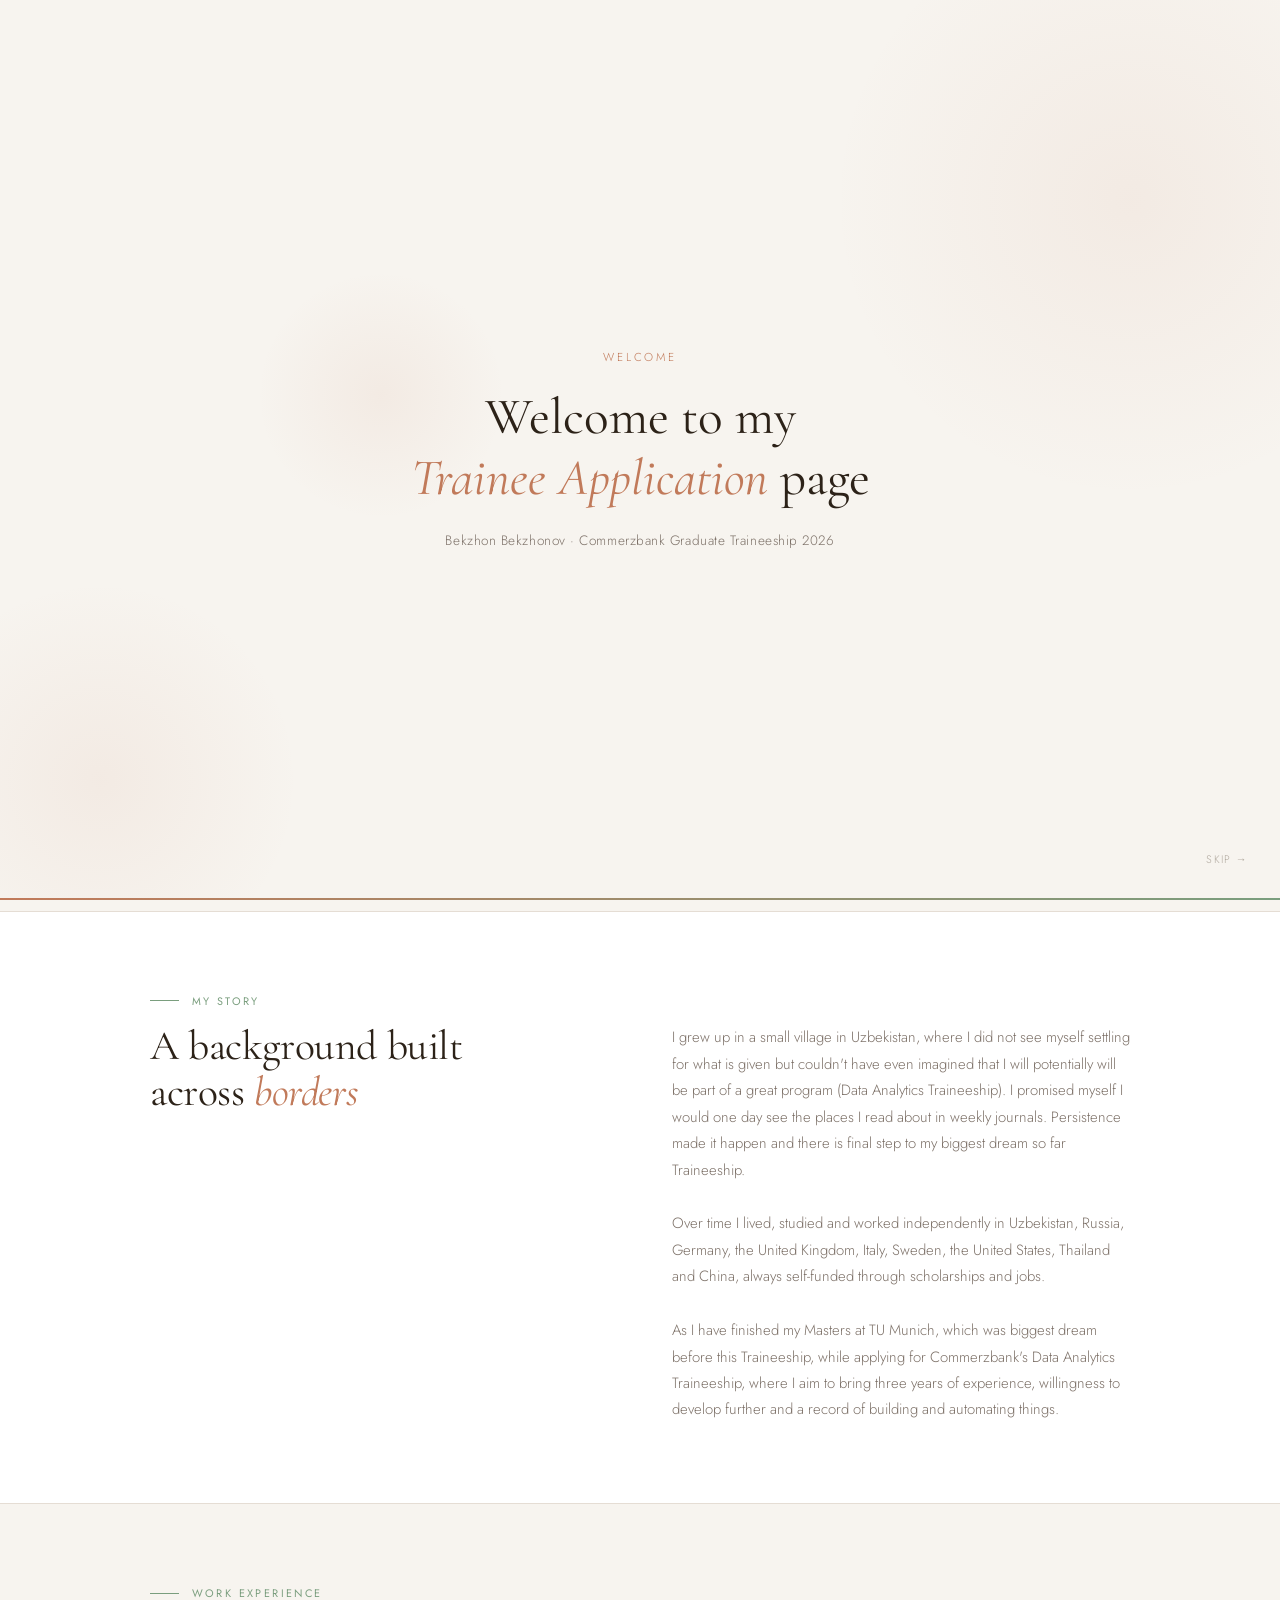
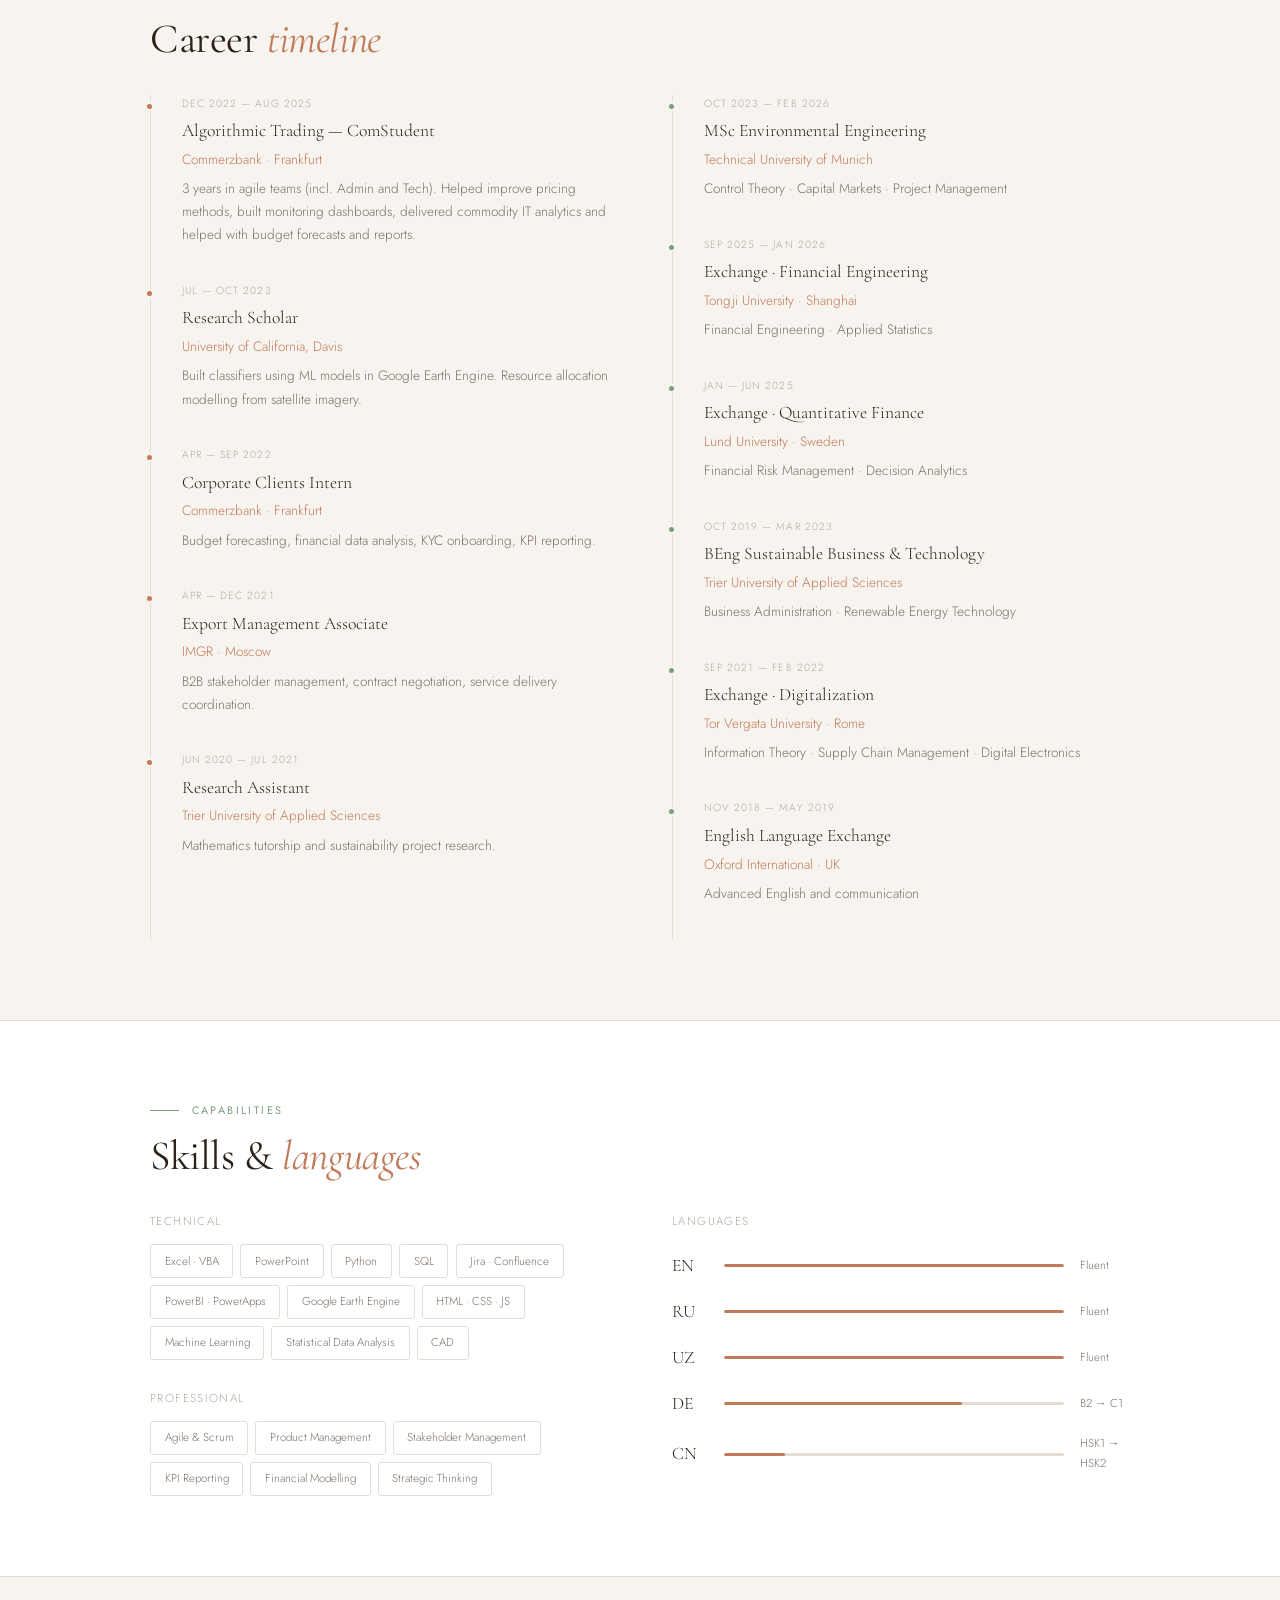
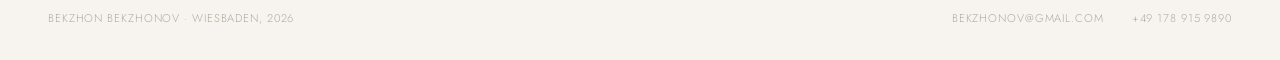
==== index.html @ 3ae9463e "Update text for Trainee Application and Data Enthusiast" ====
<!DOCTYPE html>
<html lang="en">
<head>
  <meta charset="UTF-8" />
  <meta name="viewport" content="width=device-width, initial-scale=1.0" />
  <title>Bekzhon Bekzhonov</title>
  <link rel="stylesheet" href="style.css" />
</head>
<body>
<!-- ═══ SPLASH SCREEN ═══ -->
<div id="splash" style="position:fixed;inset:0;z-index:9999;background:#F7F4EF;display:flex;flex-direction:column;align-items:center;justify-content:center;overflow:hidden;">

  <!-- animated background circles (always present) -->
  <div style="position:absolute;inset:0;overflow:hidden;pointer-events:none;">
    <div class="sp-circle" style="width:600px;height:600px;top:-100px;right:-150px;animation-delay:0s;"></div>
    <div class="sp-circle" style="width:400px;height:400px;bottom:-80px;left:-100px;animation-delay:0.4s;"></div>
    <div class="sp-circle" style="width:250px;height:250px;top:30%;left:20%;animation-delay:0.8s;"></div>
  </div>

  <!-- STAGE 1: Welcome -->
  <div id="sp-stage1" style="display:flex;flex-direction:column;align-items:center;text-align:center;padding:2rem;opacity:0;transition:opacity 0.7s ease;">
    <div style="font-family:'Jost',sans-serif;font-size:0.72rem;letter-spacing:0.25em;text-transform:uppercase;color:#C17A5A;margin-bottom:1.2rem;">Welcome</div>
    <div style="font-family:'Cormorant Garamond',serif;font-size:clamp(1.8rem,5vw,3.2rem);font-weight:400;color:#2C2218;line-height:1.2;max-width:600px;">Welcome to my<br><em style="color:#C17A5A;">Trainee Application</em> page</div>
    <div style="font-family:'Jost',sans-serif;font-size:0.85rem;color:#7D7168;margin-top:1.2rem;letter-spacing:0.04em;">Bekzhon Bekzhonov · Commerzbank Graduate Traineeship 2026</div>
  </div>

  <!-- STAGE 2: Kittens -->
  <div id="sp-stage2" style="display:none;flex-direction:column;align-items:center;text-align:center;padding:2rem;opacity:0;transition:opacity 0.7s ease;">
    <div style="font-family:'Cormorant Garamond',serif;font-size:clamp(1.2rem,3vw,1.8rem);font-weight:400;color:#2C2218;margin-bottom:1.2rem;">To warm your heart before review <br><em style="color:#C17A5A;">here are some kittens</em></div>
    <img src="images/kittens.jpg" alt="Kittens" style="max-height:42vh;max-width:90vw;object-fit:contain;border-radius:12px;box-shadow:0 8px 32px rgba(44,34,24,0.15);">
  </div>

  <!-- STAGE 3: Keanu -->
  <div id="sp-stage3" style="display:none;flex-direction:column;align-items:center;text-align:center;padding:2rem;opacity:0;transition:opacity 0.7s ease;">
    <div style="font-family:'Cormorant Garamond',serif;font-size:clamp(1.2rem,3vw,1.8rem);font-weight:400;color:#2C2218;margin-bottom:1.2rem;">In case you are allergic to cats <br><em style="color:#C17A5A;">here is Keanu</em></div>
    <img src="images/keanu.jpg" alt="Keanu Reeves" style="max-height:42vh;max-width:90vw;object-fit:contain;border-radius:12px;box-shadow:0 8px 32px rgba(44,34,24,0.15);">
  </div>

  <!-- STAGE 4: Name animation (your existing splash) -->
  <div id="sp-stage4" style="display:none;flex-direction:column;align-items:center;text-align:center;padding:2rem;opacity:0;transition:opacity 0.7s ease;width:100%;">
    <div id="sp-counter" style="font-family:'Jost',sans-serif;font-size:0.68rem;letter-spacing:0.25em;text-transform:uppercase;color:#C17A5A;margin-bottom:2.5rem;"></div>
    <div id="sp-name" style="font-family:'Cormorant Garamond',serif;font-size:clamp(2.4rem,7vw,5rem);font-weight:400;color:#2C2218;letter-spacing:-0.01em;line-height:1;text-align:center;overflow:hidden;"></div>
    <div style="width:0;height:1px;background:#C17A5A;margin-top:1.2rem;transition:width 0.8s ease;max-width:400px;" id="sp-line"></div>
    <div id="sp-tags" style="display:flex;gap:1.5rem;margin-top:1.5rem;flex-wrap:wrap;justify-content:center;"></div>
  </div>

  <!-- skip -->
  <div id="sp-skip" style="position:absolute;bottom:2rem;right:2rem;font-family:'Jost',sans-serif;font-size:0.68rem;letter-spacing:0.12em;text-transform:uppercase;color:#B0A89E;cursor:pointer;opacity:0;transition:opacity 0.4s;" onclick="dismissSplash()">Skip →</div>

  <!-- bottom bar -->
  <div style="position:absolute;bottom:0;left:0;right:0;height:2px;background:#E5DDD4;">
    <div id="sp-bar" style="height:100%;width:0%;background:linear-gradient(90deg,#C17A5A,#7A9E7E);transition:width 9s linear;"></div>
  </div>

</div>

<style>
.sp-circle {
  position:absolute;border-radius:50%;
  background:radial-gradient(circle,rgba(193,122,90,0.08) 0%,transparent 70%);
  opacity:0;transform:scale(0.6);
  transition:opacity 1.2s ease,transform 1.2s ease;
}
.sp-circle.show { opacity:1; transform:scale(1); }
@keyframes spFloat {
  0%,100%{transform:translateY(0) scale(1);}
  50%{transform:translateY(-18px) scale(1.03);}
}
</style>

<script>
(function(){

  var splash = document.getElementById('splash');
  var done   = false;

  window.dismissSplash = function(){
    if(done) return;
    done = true;
    splash.style.transition = 'opacity 0.7s ease';
    splash.style.opacity = '0';
    setTimeout(function(){ splash.style.display='none'; }, 700);
  };

  function showStage(id, callback, duration){
    var el = document.getElementById(id);
    el.style.display = 'flex';
    setTimeout(function(){ el.style.opacity = '1'; }, 30);
    setTimeout(function(){
      el.style.opacity = '0';
      setTimeout(function(){
        el.style.display = 'none';
        if(callback) callback();
      }, 700);
    }, duration);
  }

  // background circles
  setTimeout(function(){
    document.querySelectorAll('.sp-circle').forEach(function(c){ c.classList.add('show'); });
  }, 50);

  // show skip after 2s
  setTimeout(function(){
    document.getElementById('sp-skip').style.opacity = '1';
  }, 2000);

  // start progress bar (covers full duration ~9s)
  setTimeout(function(){ document.getElementById('sp-bar').style.width = '100%'; }, 100);

  // STAGE 1 — Welcome (2.2s)
  setTimeout(function(){
    showStage('sp-stage1', function(){

      // STAGE 2 — Kittens (2.5s)
      showStage('sp-stage2', function(){

        // STAGE 3 — Keanu (2.5s)
        showStage('sp-stage3', function(){

          // STAGE 4 — Name animation
          var stage4  = document.getElementById('sp-stage4');
          var nameEl  = document.getElementById('sp-name');
          var line    = document.getElementById('sp-line');
          var tagsEl  = document.getElementById('sp-tags');
          var counter = document.getElementById('sp-counter');

          stage4.style.display = 'flex';
          setTimeout(function(){ stage4.style.opacity = '1'; counter.style.opacity = '1'; }, 30);

          var name     = "Bekzhon Bekzhonov";
          var tagwords = ["Technologist","Analyst","Enthusiast"];

          name.split('').forEach(function(ch){
            var s = document.createElement('span');
            s.textContent = ch === ' ' ? '\u00A0' : ch;
            s.style.cssText = 'opacity:0;transform:translateY(22px) rotateX(40deg);display:inline-block;transition:opacity 0.4s ease,transform 0.4s ease;';
            nameEl.appendChild(s);
          });

          var spans = nameEl.querySelectorAll('span');
          spans.forEach(function(s,i){
            setTimeout(function(){
              s.style.opacity='1';
              s.style.transform='translateY(0) rotateX(0)';
            }, 300 + i*55);
          });

          setTimeout(function(){ line.style.width='320px'; }, 300 + spans.length*55 + 100);

          tagwords.forEach(function(word,i){
            var span = document.createElement('span');
            span.textContent = word;
            span.style.cssText = 'font-family:"Jost",sans-serif;font-size:0.72rem;letter-spacing:0.16em;text-transform:uppercase;color:#7A9E7E;opacity:0;transform:translateY(8px);transition:opacity 0.4s ease,transform 0.4s ease;';
            if(i < tagwords.length-1){
              var sep = document.createElement('span');
              sep.textContent = '·';
              sep.style.cssText = 'color:#B0A89E;opacity:0;transition:opacity 0.4s ease;font-family:"Jost",sans-serif;';
              tagsEl.appendChild(span);
              tagsEl.appendChild(sep);
              setTimeout(function(){ sep.style.opacity='1'; }, 300+spans.length*55+300+i*120+60);
            } else {
              tagsEl.appendChild(span);
            }
            setTimeout(function(){
              span.style.opacity='1';
              span.style.transform='translateY(0)';
            }, 300+spans.length*55+300+i*120);
          });

          setTimeout(function(){
            nameEl.style.animation='spFloat 4s ease-in-out infinite';
          }, 300+spans.length*55+800);

          // dismiss after name animation settles
          setTimeout(dismissSplash, 300+spans.length*55+2800);

        }, 3500); // keanu duration

      }, 3500); // kittens duration

    }, 2200); // welcome duration
  }, 200);

})();
</script>

  <!-- ═══ NAVIGATION ═══ -->
  <nav class="nav">
    <a class="nav-logo" href="index.html">Bekzhon <span>Bekzhonov</span></a>
    <ul class="nav-links">
      <li><a href="index.html" class="active">About</a></li>
      <li><a href="projects.html">Projects</a></li>
      <li><a href="beyond.html">Beyond Work</a></li>
    </ul>
  </nav>

  <!-- ═══ HERO ═══ -->
  <section class="section" style="padding-top: 6rem; padding-bottom: 5rem;">
    <div class="container">

      <div style="display: grid; grid-template-columns: 1fr 1fr; gap: 5rem; align-items: center;">

        <!-- Left: text -->
        <div>
          <div class="eyebrow">Wiesbaden, Germany · Open to opportunities</div>
          <h1>Problem solver, curious learner<br>&<br><em>Data enthusiast</em></h1>
          <p class="lead" style="margin-bottom: 2rem;">
            I'm a data enthusiast. And since it is my last chance to be part of it and my stomach cannot take more burned papers with with my Traineeship dream written on it 😁, I would love to leave a good impression and become part of your team so I can start calling it our team. 
          </p>
          <!-- <div style="display: flex; gap: 1rem; flex-wrap: wrap;">
            <a href="projects.html" class="btn btn-fill">View Projects</a>
            <a href="mailto:bekzhonov@gmail.com" class="btn btn-outline">Get in Touch</a>
          </div> -->
          <div style="display: flex; gap: 1rem; flex-wrap: wrap;">
            <a href="projects.html" class="btn btn-fill">View Projects</a>
            <a href="mailto:bekzhonov@gmail.com" class="btn btn-outline">Get in Touch</a>
            <a href="images/BB - recommendation_DS.pdf" target="_blank" class="btn btn-outline">Recommendation Letter ↗</a>
          </div>
        </div>

        <!-- Right: photo + stats -->
        <div style="display: flex; flex-direction: column; gap: 2rem;">
          <!-- Photo placeholder — replace src with your real photo later -->
          <!-- <div class="photo-box" style="height: 320px; border-radius: 8px;">
            <div style="font-size: 2rem; opacity: 0.3;">↑</div>
            <div>Add your photo here</div>
            <div style="font-size: 0.65rem; color: var(--dim);">Upload to GitHub as images/photo.jpg<br>then replace this block with:<br>&lt;img src="images/photo.jpg"&gt;</div>
          </div> -->
          <img src="images/Bike1.jpg" alt="Bekzhon Bekzhonov" style="width:100%;height:320px;object-fit:cover;border-radius:8px;">
          <div class="stat-row">
            <div class="stat">
              <div class="stat-number">9+</div>
              <div class="stat-label">Countries (lived)</div>
            </div>
            <div class="stat">
              <div class="stat-number">5</div>
              <div class="stat-label">Languages (actively learning)</div>
            </div>
            <div class="stat">
              <div class="stat-number">3 yr</div>
              <div class="stat-label">Commerzbank</div>
            </div>
          </div>
        </div>

      </div>
    </div>
  </section>

  <!-- ═══ ABOUT / STORY ═══ -->
  <section class="section" style="background: var(--surface);">
    <div class="container">
      <div class="eyebrow reveal">My story</div>
      <div style="display: grid; grid-template-columns: 1fr 1fr; gap: 4rem;">
        <div>
          <h2 class="reveal">A background built<br>across <em>borders</em></h2>
        </div>
        <div>
          <p class="body-text reveal">
            I grew up in a small village in Uzbekistan, where I did not see myself settling for what is given but couldn't have even imagined that I will potentially will be part of a great program (Data Analytics Traineeship). I promised myself I would one day see the places I read about in weekly journals. Persistence made it happen and there is final step to my biggest dream so far Traineeship.
          </p>
          <br>
          <p class="body-text reveal">
            Over time I lived, studied and worked independently in Uzbekistan, Russia, Germany, the United Kingdom, Italy, Sweden, the United States, Thailand and China, always self-funded through scholarships and jobs.
          </p>
          <br>
          <p class="body-text reveal">
            As I have finished my Masters at TU Munich, which was biggest dream before this Traineeship, while applying for Commerzbank's Data Analytics Traineeship, where I aim to bring three years of experience, willingness to develop further and a record of building and automating things.
          </p>
        </div>
      </div>
    </div>
  </section>

  <!-- ═══ EXPERIENCE TIMELINE ═══ -->
  <section class="section">
    <div class="container">
      <div class="eyebrow reveal">Work experience</div>
      <h2 class="reveal">Career <em>timeline</em></h2>

      <div style="display: grid; grid-template-columns: 1fr 1fr; gap: 4rem;">

        <!-- Work -->
        <div class="timeline">
          <div class="tl-item">
            <div class="tl-dot"></div>
            <div class="tl-date">Dec 2022 — Aug 2025</div>
            <div class="tl-role">Algorithmic Trading — ComStudent</div>
            <div class="tl-org">Commerzbank · Frankfurt</div>
            <div class="tl-desc">3 years in agile teams (incl. Admin and Tech). Helped improve pricing methods, built monitoring dashboards, delivered commodity IT analytics and helped with budget forecasts and reports.</div>
          </div>
          <div class="tl-item">
            <div class="tl-dot"></div>
            <div class="tl-date">Jul — Oct 2023</div>
            <div class="tl-role">Research Scholar</div>
            <div class="tl-org">University of California, Davis</div>
            <div class="tl-desc">Built classifiers using ML models in Google Earth Engine. Resource allocation modelling from satellite imagery.</div>
          </div>
          <div class="tl-item">
            <div class="tl-dot"></div>
            <div class="tl-date">Apr — Sep 2022</div>
            <div class="tl-role">Corporate Clients Intern</div>
            <div class="tl-org">Commerzbank · Frankfurt</div>
            <div class="tl-desc">Budget forecasting, financial data analysis, KYC onboarding, KPI reporting.</div>
          </div>
          <div class="tl-item">
            <div class="tl-dot"></div>
            <div class="tl-date">Apr — Dec 2021</div>
            <div class="tl-role">Export Management Associate</div>
            <div class="tl-org">IMGR · Moscow</div>
            <div class="tl-desc">B2B stakeholder management, contract negotiation, service delivery coordination.</div>
          </div>
          <div class="tl-item">
            <div class="tl-dot"></div>
            <div class="tl-date">Jun 2020 — Jul 2021</div>
            <div class="tl-role">Research Assistant</div>
            <div class="tl-org">Trier University of Applied Sciences</div>
            <div class="tl-desc">Mathematics tutorship and sustainability project research.</div>
          </div>
        </div>

        <!-- Education -->
        <div class="timeline">
          <div class="tl-item">
            <div class="tl-dot" style="background: var(--sage);"></div>
            <div class="tl-date">Oct 2023 — Feb 2026</div>
            <div class="tl-role">MSc Environmental Engineering</div>
            <div class="tl-org">Technical University of Munich</div>
            <div class="tl-desc">Control Theory · Capital Markets · Project Management</div>
          </div>
          <div class="tl-item">
            <div class="tl-dot" style="background: var(--sage);"></div>
            <div class="tl-date">Sep 2025 — Jan 2026</div>
            <div class="tl-role">Exchange · Financial Engineering</div>
            <div class="tl-org">Tongji University · Shanghai</div>
            <div class="tl-desc">Financial Engineering · Applied Statistics</div>
          </div>
          <div class="tl-item">
            <div class="tl-dot" style="background: var(--sage);"></div>
            <div class="tl-date">Jan — Jun 2025</div>
            <div class="tl-role">Exchange · Quantitative Finance</div>
            <div class="tl-org">Lund University · Sweden</div>
            <div class="tl-desc">Financial Risk Management · Decision Analytics</div>
          </div>
          <div class="tl-item">
            <div class="tl-dot" style="background: var(--sage);"></div>
            <div class="tl-date">Oct 2019 — Mar 2023</div>
            <div class="tl-role">BEng Sustainable Business & Technology</div>
            <div class="tl-org">Trier University of Applied Sciences</div>
            <div class="tl-desc">Business Administration · Renewable Energy Technology</div>
          </div>
          <div class="tl-item">
            <div class="tl-dot" style="background: var(--sage);"></div>
            <div class="tl-date">Sep 2021 — Feb 2022</div>
            <div class="tl-role">Exchange · Digitalization</div>
            <div class="tl-org">Tor Vergata University · Rome</div>
            <div class="tl-desc">Information Theory · Supply Chain Management · Digital Electronics</div>
          </div>
          <div class="tl-item">
            <div class="tl-dot" style="background: var(--sage);"></div>
            <div class="tl-date">Nov 2018 — May 2019</div>
            <div class="tl-role">English Language Exchange</div>
            <div class="tl-org">Oxford International · UK</div>
            <div class="tl-desc">Advanced English and communication</div>
          </div>
        </div>

      </div>
    </div>
  </section>

  <!-- ═══ SKILLS ═══ -->
  <section class="section" style="background: var(--surface);">
    <div class="container">
      <div class="eyebrow reveal">Capabilities</div>
      <h2 class="reveal">Skills & <em>languages</em></h2>

      <div style="display: grid; grid-template-columns: 1fr 1fr; gap: 4rem;">

        <div>
          <p style="font-size: 0.72rem; letter-spacing: 0.12em; text-transform: uppercase; color: var(--dim); margin-bottom: 0.75rem; font-family: 'Jost', sans-serif;">Technical</p>
          <div class="chips reveal">
            <span class="chip">Excel · VBA</span>
            <span class="chip">PowerPoint</span>
            <span class="chip">Python</span>
            <span class="chip">SQL</span>
            <span class="chip">Jira · Confluence</span>
            <span class="chip">PowerBI · PowerApps</span>
            <span class="chip">Google Earth Engine</span>
            <span class="chip">HTML · CSS · JS</span>
            <span class="chip">Machine Learning</span>
            <span class="chip">Statistical Data Analysis</span>
            <span class="chip">CAD</span>
          </div>
          <p style="font-size: 0.72rem; letter-spacing: 0.12em; text-transform: uppercase; color: var(--dim); margin: 1.8rem 0 0.75rem; font-family: 'Jost', sans-serif;">Professional</p>
          <div class="chips reveal">
            <span class="chip">Agile & Scrum</span>
            <span class="chip">Product Management</span>
            <span class="chip">Stakeholder Management</span>
            <span class="chip">KPI Reporting</span>
            <span class="chip">Financial Modelling</span>
            <span class="chip">Strategic Thinking</span>
          </div>
        </div>

        <div>
          <p style="font-size: 0.72rem; letter-spacing: 0.12em; text-transform: uppercase; color: var(--dim); margin-bottom: 1.2rem; font-family: 'Jost', sans-serif;">Languages</p>
          <div style="display: flex; flex-direction: column; gap: 1rem;" class="reveal">

            <div style="display: flex; align-items: center; gap: 1rem;">
              <span style="font-family: 'Cormorant Garamond', serif; font-size: 1.1rem; width: 36px;">EN</span>
              <div style="flex: 1; height: 3px; background: var(--border); border-radius: 2px; overflow: hidden;">
                <div style="width: 100%; height: 100%; background: var(--terra); border-radius: 2px;"></div>
              </div>
              <span style="font-size: 0.72rem; color: var(--muted); width: 50px;">Fluent</span>
            </div>

            <div style="display: flex; align-items: center; gap: 1rem;">
              <span style="font-family: 'Cormorant Garamond', serif; font-size: 1.1rem; width: 36px;">RU</span>
              <div style="flex: 1; height: 3px; background: var(--border); border-radius: 2px; overflow: hidden;">
                <div style="width: 100%; height: 100%; background: var(--terra); border-radius: 2px;"></div>
              </div>
              <span style="font-size: 0.72rem; color: var(--muted); width: 50px;">Fluent</span>
            </div>

            <div style="display: flex; align-items: center; gap: 1rem;">
              <span style="font-family: 'Cormorant Garamond', serif; font-size: 1.1rem; width: 36px;">UZ</span>
              <div style="flex: 1; height: 3px; background: var(--border); border-radius: 2px; overflow: hidden;">
                <div style="width: 100%; height: 100%; background: var(--terra); border-radius: 2px;"></div>
              </div>
              <span style="font-size: 0.72rem; color: var(--muted); width: 50px;">Fluent</span>
            </div>

            <div style="display: flex; align-items: center; gap: 1rem;">
              <span style="font-family: 'Cormorant Garamond', serif; font-size: 1.1rem; width: 36px;">DE</span>
              <div style="flex: 1; height: 3px; background: var(--border); border-radius: 2px; overflow: hidden;">
                <div style="width: 70%; height: 100%; background: var(--terra); border-radius: 2px;"></div>
              </div>
              <span style="font-size: 0.72rem; color: var(--muted); width: 50px;">B2 → C1</span>
            </div>

            <div style="display: flex; align-items: center; gap: 1rem;">
              <span style="font-family: 'Cormorant Garamond', serif; font-size: 1.1rem; width: 36px;">CN</span>
              <div style="flex: 1; height: 3px; background: var(--border); border-radius: 2px; overflow: hidden;">
                <div style="width: 18%; height: 100%; background: var(--terra); border-radius: 2px;"></div>
              </div>
              <span style="font-size: 0.72rem; color: var(--muted); width: 50px;">HSK1 → HSK2</span>
            </div>
          </div>
        </div>
      </div>
    </div>
  </section>

  <!-- ═══ FOOTER ═══ -->
  <footer>
    <span>Bekzhon Bekzhonov · Wiesbaden, 2026</span>
    <span>
      <a href="mailto:bekzhonov@gmail.com" style="color: var(--dim); margin-right: 1.5rem;">bekzhonov@gmail.com</a>
      <a href="tel:+491789159890" style="color: var(--dim);">+49 178 915 9890</a>
    </span>
  </footer>

  <!-- ═══ SCROLL REVEAL SCRIPT ═══ -->
  <script>
    const observer = new IntersectionObserver((entries) => {
      entries.forEach(entry => {
        if (entry.isIntersecting) {
          entry.target.classList.add('visible');
        }
      });
    }, { threshold: 0.08 });

    document.querySelectorAll('.reveal, .tl-item').forEach(el => observer.observe(el));
  </script>

</body>
</html>
---- style.css ----
@import url('https://fonts.googleapis.com/css2?family=Cormorant+Garamond:ital,wght@0,300;0,400;0,500;1,300;1,400&family=Jost:wght@300;400;500&display=swap');

/* ── COLOUR PALETTE ── */
:root {
  --bg:         #F7F4EF;   /* warm off-white page background  */
  --surface:    #FFFFFF;   /* cards and panels                */
  --terra:      #C17A5A;   /* terracotta — primary accent     */
  --terra-soft: #F2E8E2;   /* very light terracotta tint      */
  --sage:       #7A9E7E;   /* sage green — secondary accent   */
  --sage-soft:  #EBF3EC;   /* very light sage tint            */
  --text:       #2C2218;   /* warm dark brown — body text     */
  --muted:      #7D7168;   /* taupe — secondary text          */
  --dim:        #B0A89E;   /* lightest text, labels           */
  --border:     #E5DDD4;   /* card borders, dividers          */
  --nav-bg:     #FFFFFF;   /* navigation bar background       */
}

/* ── RESET & BASE ── */
*, *::before, *::after {
  box-sizing: border-box;
  margin: 0;
  padding: 0;
}

html {
  scroll-behavior: smooth;
  font-size: 16px;
}

body {
  background: var(--bg);
  color: var(--text);
  font-family: 'Jost', sans-serif;
  font-weight: 300;
  line-height: 1.7;
  overflow-x: hidden;
}

img {
  max-width: 100%;
  display: block;
}

a {
  color: inherit;
  text-decoration: none;
}

/* ── NAVIGATION ── */
.nav {
  position: sticky;
  top: 0;
  z-index: 100;
  background: var(--nav-bg);
  border-bottom: 1px solid var(--border);
  height: 68px;
  display: flex;
  align-items: center;
  justify-content: space-between;
  padding: 0 3rem;
  box-shadow: 0 1px 12px rgba(44, 34, 24, 0.06);
}

.nav-logo {
  font-family: 'Cormorant Garamond', serif;
  font-size: 1.25rem;
  font-weight: 400;
  font-style: italic;
  color: var(--text);
  letter-spacing: 0.02em;
}

.nav-logo span {
  color: var(--terra);
}

.nav-links {
  display: flex;
  gap: 0;
  list-style: none;
}

.nav-links a {
  font-family: 'Jost', sans-serif;
  font-size: 0.78rem;
  font-weight: 400;
  letter-spacing: 0.12em;
  text-transform: uppercase;
  color: var(--muted);
  padding: 0 1.4rem;
  height: 68px;
  display: flex;
  align-items: center;
  border-bottom: 2px solid transparent;
  transition: color 0.2s, border-color 0.2s;
}

.nav-links a:hover {
  color: var(--text);
}

.nav-links a.active {
  color: var(--terra);
  border-bottom-color: var(--terra);
}

/* ── LAYOUT ── */
.container {
  max-width: 1060px;
  margin: 0 auto;
  padding: 0 2.5rem;
}

.section {
  padding: 5rem 0;
}

.section + .section {
  border-top: 1px solid var(--border);
}

/* ── SECTION LABELS ── */
.eyebrow {
  font-family: 'Jost', sans-serif;
  font-size: 0.68rem;
  font-weight: 400;
  letter-spacing: 0.22em;
  text-transform: uppercase;
  color: var(--sage);
  display: flex;
  align-items: center;
  gap: 0.8rem;
  margin-bottom: 0.9rem;
}

.eyebrow::before {
  content: '';
  width: 1.8rem;
  height: 1px;
  background: var(--sage);
  flex-shrink: 0;
}

/* ── HEADINGS ── */
h1, h2, h3 {
  font-family: 'Cormorant Garamond', serif;
  font-weight: 400;
  line-height: 1.1;
  letter-spacing: -0.01em;
}

h1 {
  font-size: clamp(2.8rem, 5.5vw, 4.5rem);
  margin-bottom: 1.5rem;
}

h1 em {
  font-style: italic;
  color: var(--terra);
}

h2 {
  font-size: clamp(1.8rem, 3.5vw, 2.6rem);
  margin-bottom: 2rem;
}

h2 em {
  font-style: italic;
  color: var(--terra);
}

h3 {
  font-size: 1.3rem;
  margin-bottom: 0.5rem;
}

/* ── BODY TEXT ── */
.lead {
  font-size: 1.05rem;
  color: var(--muted);
  line-height: 1.82;
  max-width: 520px;
}

.body-text {
  font-size: 0.93rem;
  color: var(--muted);
  line-height: 1.78;
}

/* ── BUTTONS ── */
.btn {
  display: inline-block;
  font-family: 'Jost', sans-serif;
  font-size: 0.75rem;
  font-weight: 400;
  letter-spacing: 0.12em;
  text-transform: uppercase;
  padding: 0.85rem 1.8rem;
  border-radius: 3px;
  transition: all 0.22s;
  cursor: pointer;
  border: none;
  text-decoration: none;
}

.btn-fill {
  background: var(--terra);
  color: #fff;
}

.btn-fill:hover {
  background: #a8623d;
}

.btn-outline {
  background: transparent;
  color: var(--text);
  border: 1.5px solid var(--border);
}

.btn-outline:hover {
  border-color: var(--terra);
  color: var(--terra);
}

/* ── STAT BLOCKS ── */
.stat-row {
  display: flex;
  gap: 2.5rem;
  flex-wrap: wrap;
}

.stat {
  border-left: 2px solid var(--terra);
  padding-left: 1rem;
}

.stat-number {
  font-family: 'Cormorant Garamond', serif;
  font-size: 2.4rem;
  font-weight: 300;
  line-height: 1;
  color: var(--text);
}

.stat-label {
  font-size: 0.72rem;
  letter-spacing: 0.1em;
  text-transform: uppercase;
  color: var(--muted);
  margin-top: 0.2rem;
  font-family: 'Jost', sans-serif;
}

/* ── CARDS ── */
.card {
  background: var(--surface);
  border: 1px solid var(--border);
  border-radius: 8px;
  padding: 2rem;
  transition: box-shadow 0.22s, transform 0.22s;
}

.card:hover {
  box-shadow: 0 4px 20px rgba(44, 34, 24, 0.09);
  transform: translateY(-2px);
}

.card-tag {
  font-family: 'Jost', sans-serif;
  font-size: 0.62rem;
  letter-spacing: 0.14em;
  text-transform: uppercase;
  color: var(--sage);
  margin-bottom: 0.8rem;
}

.card-title {
  font-family: 'Cormorant Garamond', serif;
  font-size: 1.35rem;
  font-weight: 400;
  margin-bottom: 0.7rem;
  line-height: 1.2;
  color: var(--text);
}

.card-desc {
  font-size: 0.88rem;
  color: var(--muted);
  line-height: 1.72;
}

.card-meta {
  font-family: 'Jost', sans-serif;
  font-size: 0.65rem;
  letter-spacing: 0.08em;
  color: var(--dim);
  margin-top: 1.2rem;
  text-transform: uppercase;
}

/* ── SKILL CHIPS ── */
.chips {
  display: flex;
  flex-wrap: wrap;
  gap: 0.45rem;
  margin-top: 0.8rem;
}

.chip {
  border: 1px solid var(--border);
  padding: 0.38rem 0.85rem;
  font-size: 0.72rem;
  font-family: 'Jost', sans-serif;
  color: var(--muted);
  border-radius: 3px;
  background: var(--surface);
  transition: all 0.18s;
}

.chip:hover {
  border-color: var(--sage);
  color: var(--text);
}

/* ── TIMELINE ── */
.timeline {
  position: relative;
  padding-left: 2rem;
}

.timeline::before {
  content: '';
  position: absolute;
  left: 0;
  top: 0;
  bottom: 0;
  width: 1px;
  background: var(--border);
}

.tl-item {
  position: relative;
  padding-bottom: 2.2rem;
  opacity: 0;
  transform: translateY(16px);
  transition: opacity 0.5s ease, transform 0.5s ease;
}

.tl-item.visible {
  opacity: 1;
  transform: translateY(0);
}

.tl-dot {
  position: absolute;
  left: -2.3rem;
  top: 0.45rem;
  width: 9px;
  height: 9px;
  border-radius: 50%;
  background: var(--terra);
  border: 2px solid var(--bg);
}

.tl-date {
  font-family: 'Jost', sans-serif;
  font-size: 0.65rem;
  letter-spacing: 0.1em;
  text-transform: uppercase;
  color: var(--dim);
  margin-bottom: 0.25rem;
}

.tl-role {
  font-family: 'Cormorant Garamond', serif;
  font-size: 1.1rem;
  color: var(--text);
  margin-bottom: 0.1rem;
}

.tl-org {
  font-size: 0.85rem;
  color: var(--terra);
  margin-bottom: 0.4rem;
}

.tl-desc {
  font-size: 0.85rem;
  color: var(--muted);
  line-height: 1.7;
  max-width: 480px;
}

/* ── PHOTO PLACEHOLDER ── */
.photo-box {
  background: var(--terra-soft);
  border: 1.5px dashed var(--border);
  border-radius: 8px;
  display: flex;
  flex-direction: column;
  align-items: center;
  justify-content: center;
  gap: 0.5rem;
  color: var(--dim);
  font-family: 'Jost', sans-serif;
  font-size: 0.72rem;
  letter-spacing: 0.06em;
  text-align: center;
  padding: 1.5rem;
  cursor: pointer;
  transition: background 0.2s;
}

.photo-box:hover {
  background: #ecddd5;
}

/* ── DIVIDER ── */
hr {
  border: none;
  border-top: 1px solid var(--border);
}

/* ── FOOTER ── */
footer {
  border-top: 1px solid var(--border);
  padding: 2rem 3rem;
  display: flex;
  justify-content: space-between;
  align-items: center;
  flex-wrap: wrap;
  gap: 1rem;
  font-family: 'Jost', sans-serif;
  font-size: 0.7rem;
  letter-spacing: 0.08em;
  text-transform: uppercase;
  color: var(--dim);
}

/* ── SCROLL REVEAL ── */
.reveal {
  opacity: 0;
  transform: translateY(20px);
  transition: opacity 0.6s ease, transform 0.6s ease;
}

.reveal.visible {
  opacity: 1;
  transform: translateY(0);
}

/* ── RESPONSIVE ── */
@media (max-width: 768px) {
  .nav {
    padding: 0 1.25rem;
  }

  .nav-logo {
    font-size: 1.05rem;
  }

  .nav-links a {
    padding: 0 0.8rem;
    font-size: 0.7rem;
    letter-spacing: 0.08em;
  }

  .container {
    padding: 0 1.25rem;
  }

  .section {
    padding: 3.5rem 0;
  }

  .stat-row {
    gap: 1.5rem;
  }

  footer {
    padding: 1.5rem 1.25rem;
    flex-direction: column;
    text-align: center;
  }
}
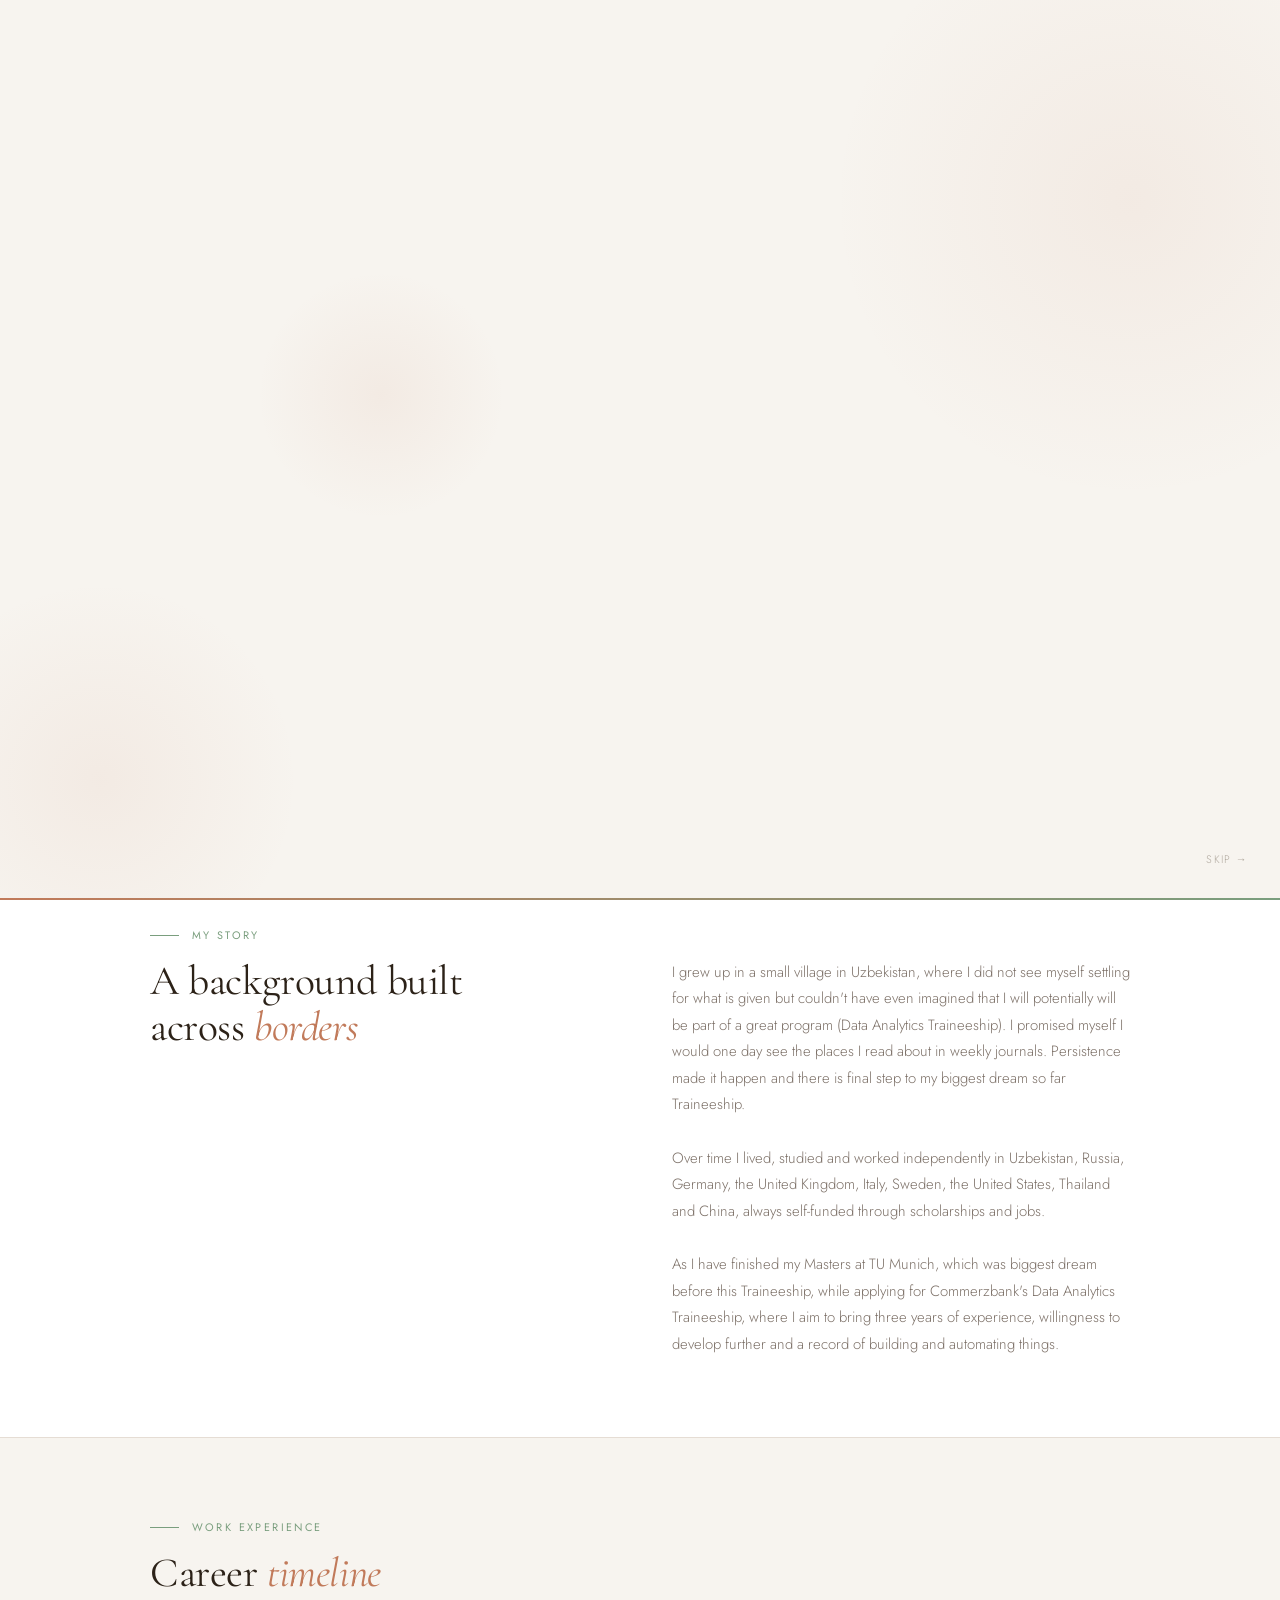
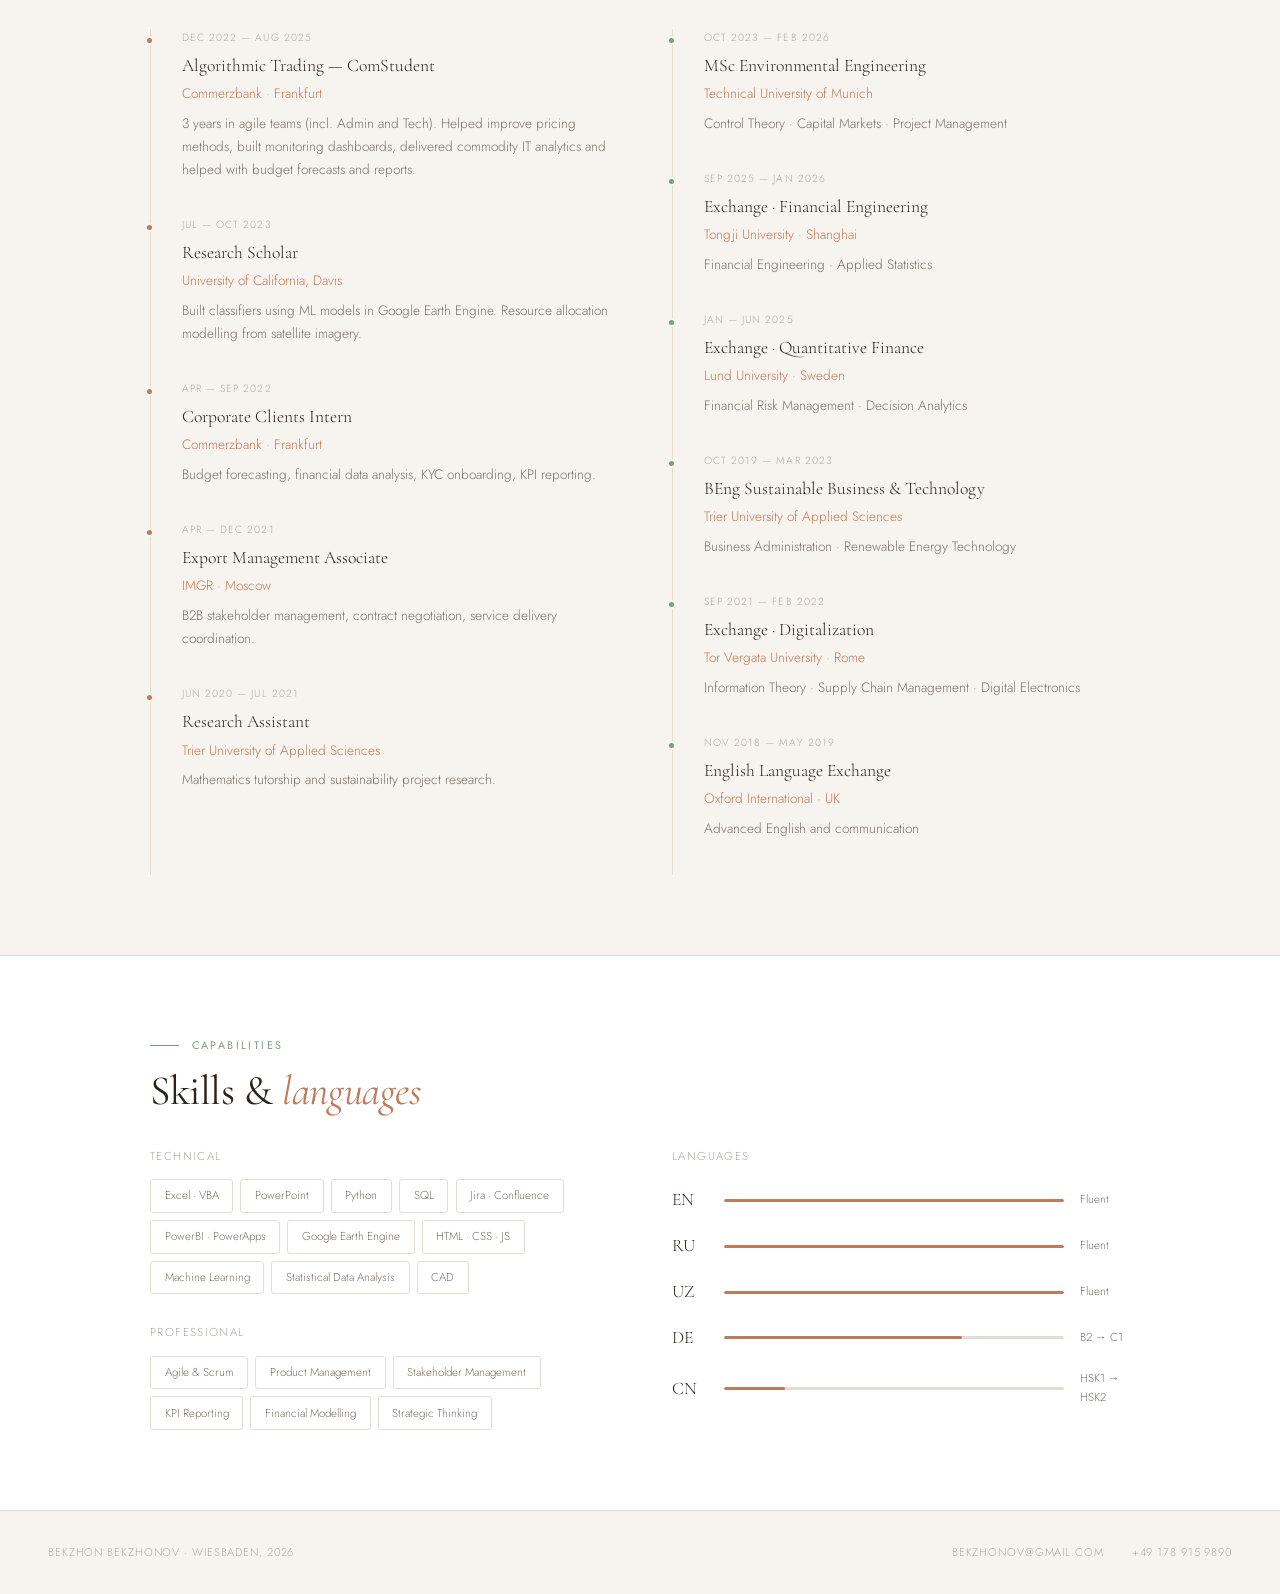
==== commit d460831f: "Comment out recommendation letter link in index.html" ====
--- a/index.html
+++ b/index.html
@@ -215,7 +215,7 @@
           <div style="display: flex; gap: 1rem; flex-wrap: wrap;">
             <a href="projects.html" class="btn btn-fill">View Projects</a>
             <a href="mailto:bekzhonov@gmail.com" class="btn btn-outline">Get in Touch</a>
-            <a href="images/BB - recommendation_DS.pdf" target="_blank" class="btn btn-outline">Recommendation Letter ↗</a>
+            <!-- <a href="images/BB - recommendation_DS.pdf" target="_blank" class="btn btn-outline">Recommendation Letter ↗</a> -->
           </div>
         </div>
 
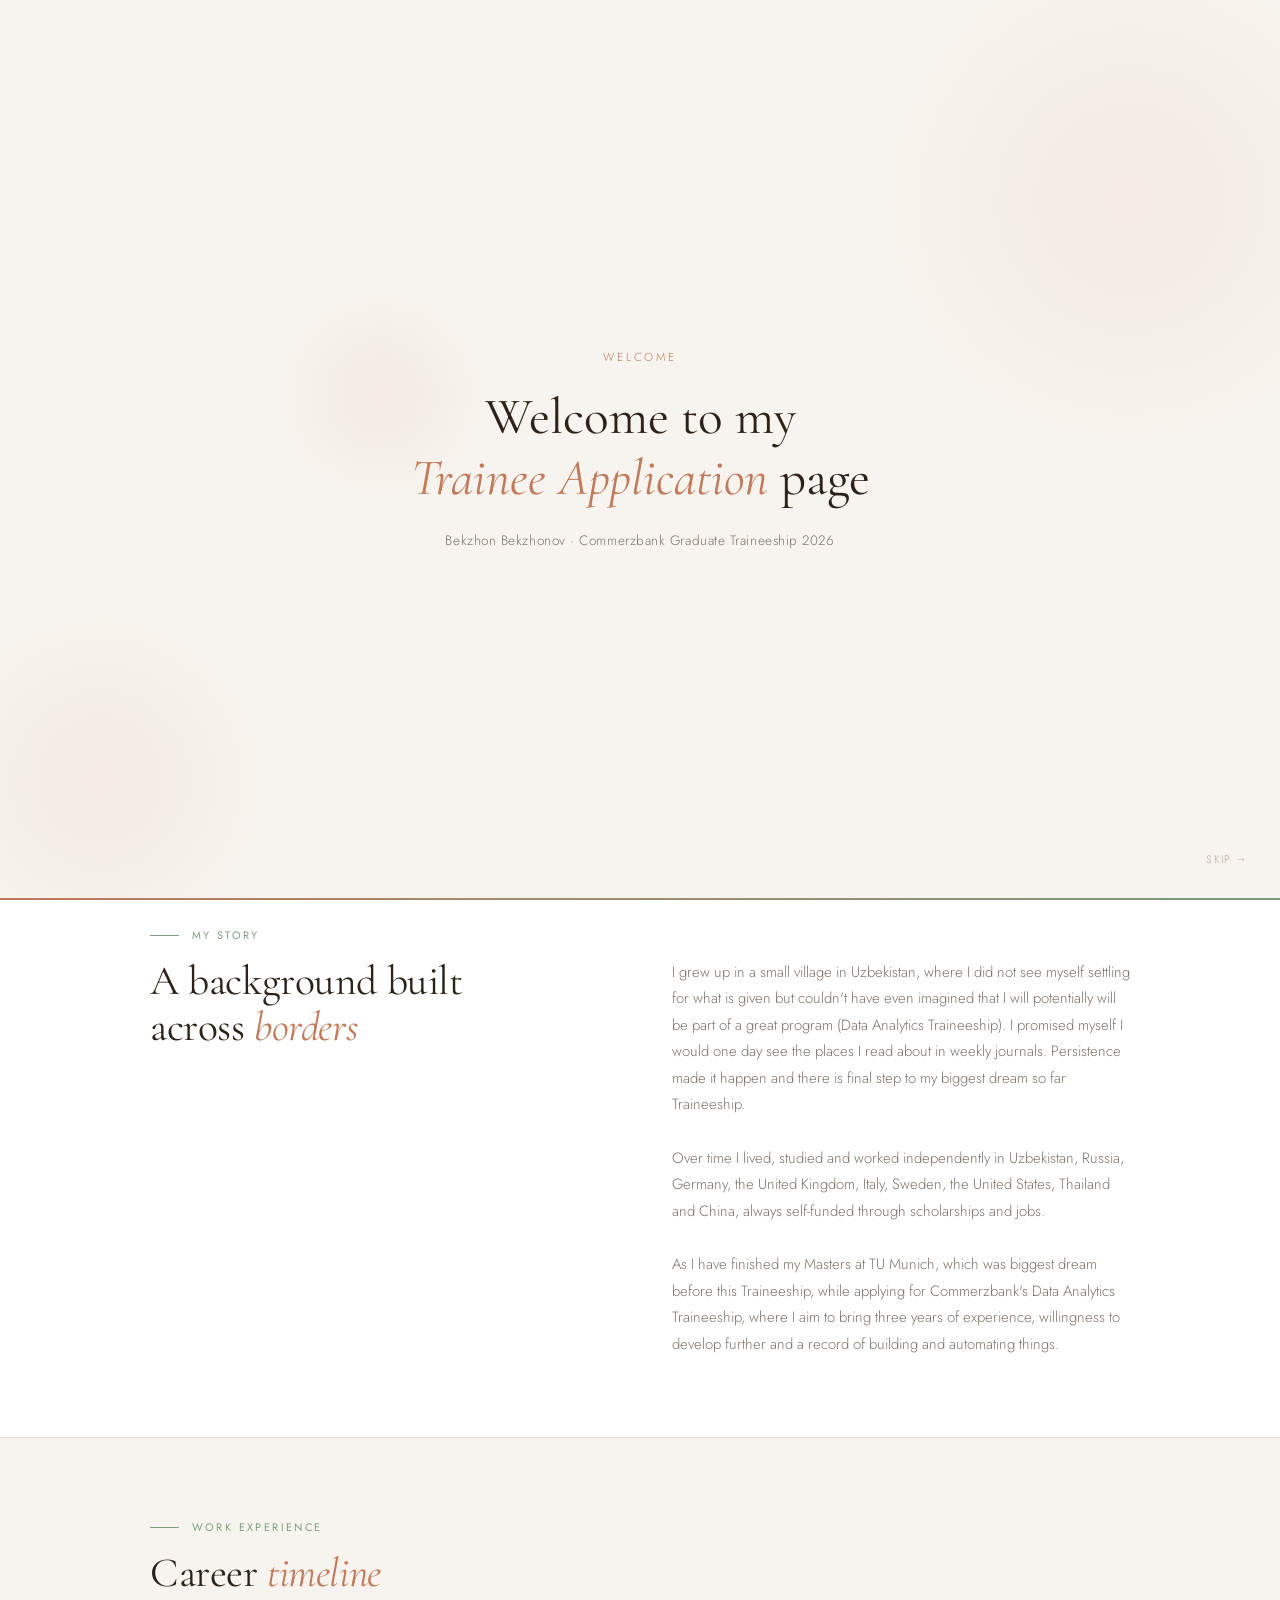
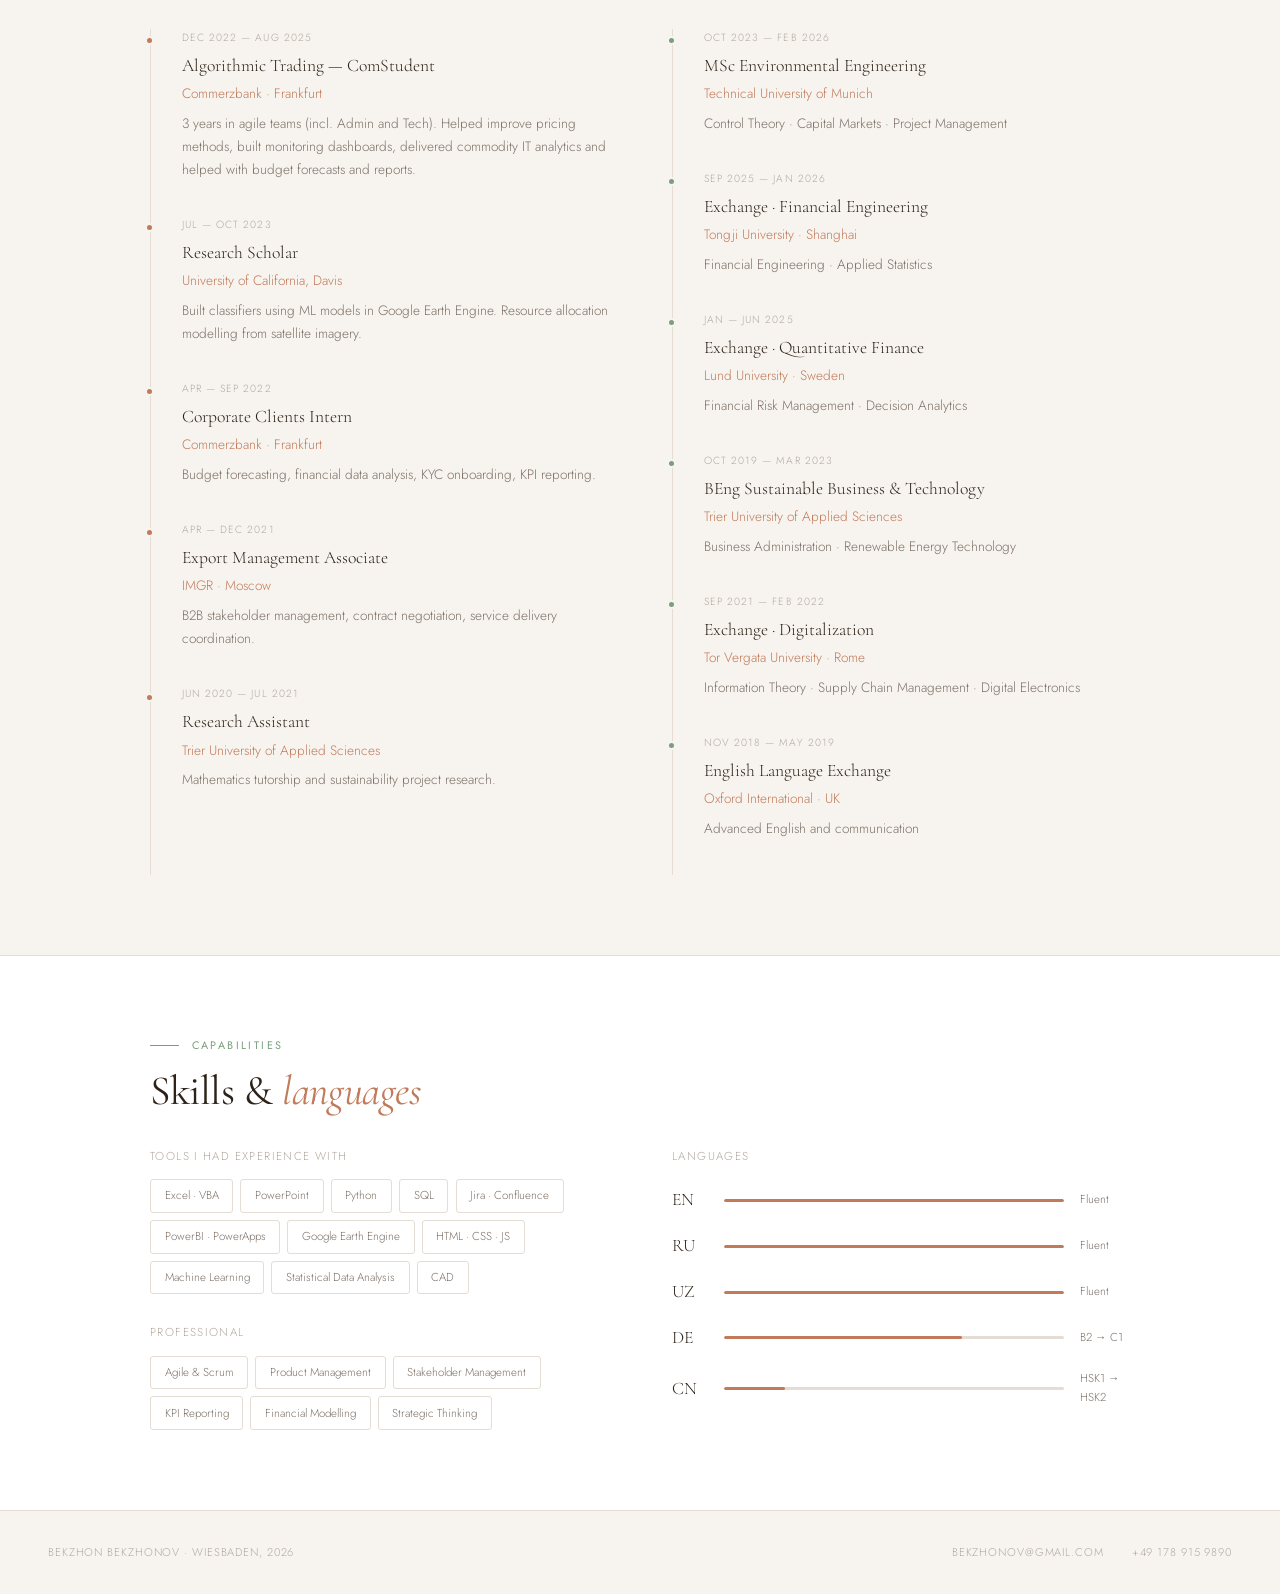
==== commit 9df6d5fe: "Update paragraph text for tools experience section" ====
--- a/index.html
+++ b/index.html
@@ -379,7 +379,7 @@
       <div style="display: grid; grid-template-columns: 1fr 1fr; gap: 4rem;">
 
         <div>
-          <p style="font-size: 0.72rem; letter-spacing: 0.12em; text-transform: uppercase; color: var(--dim); margin-bottom: 0.75rem; font-family: 'Jost', sans-serif;">Technical</p>
+          <p style="font-size: 0.72rem; letter-spacing: 0.12em; text-transform: uppercase; color: var(--dim); margin-bottom: 0.75rem; font-family: 'Jost', sans-serif;">Tools I had experience with</p>
           <div class="chips reveal">
             <span class="chip">Excel · VBA</span>
             <span class="chip">PowerPoint</span>
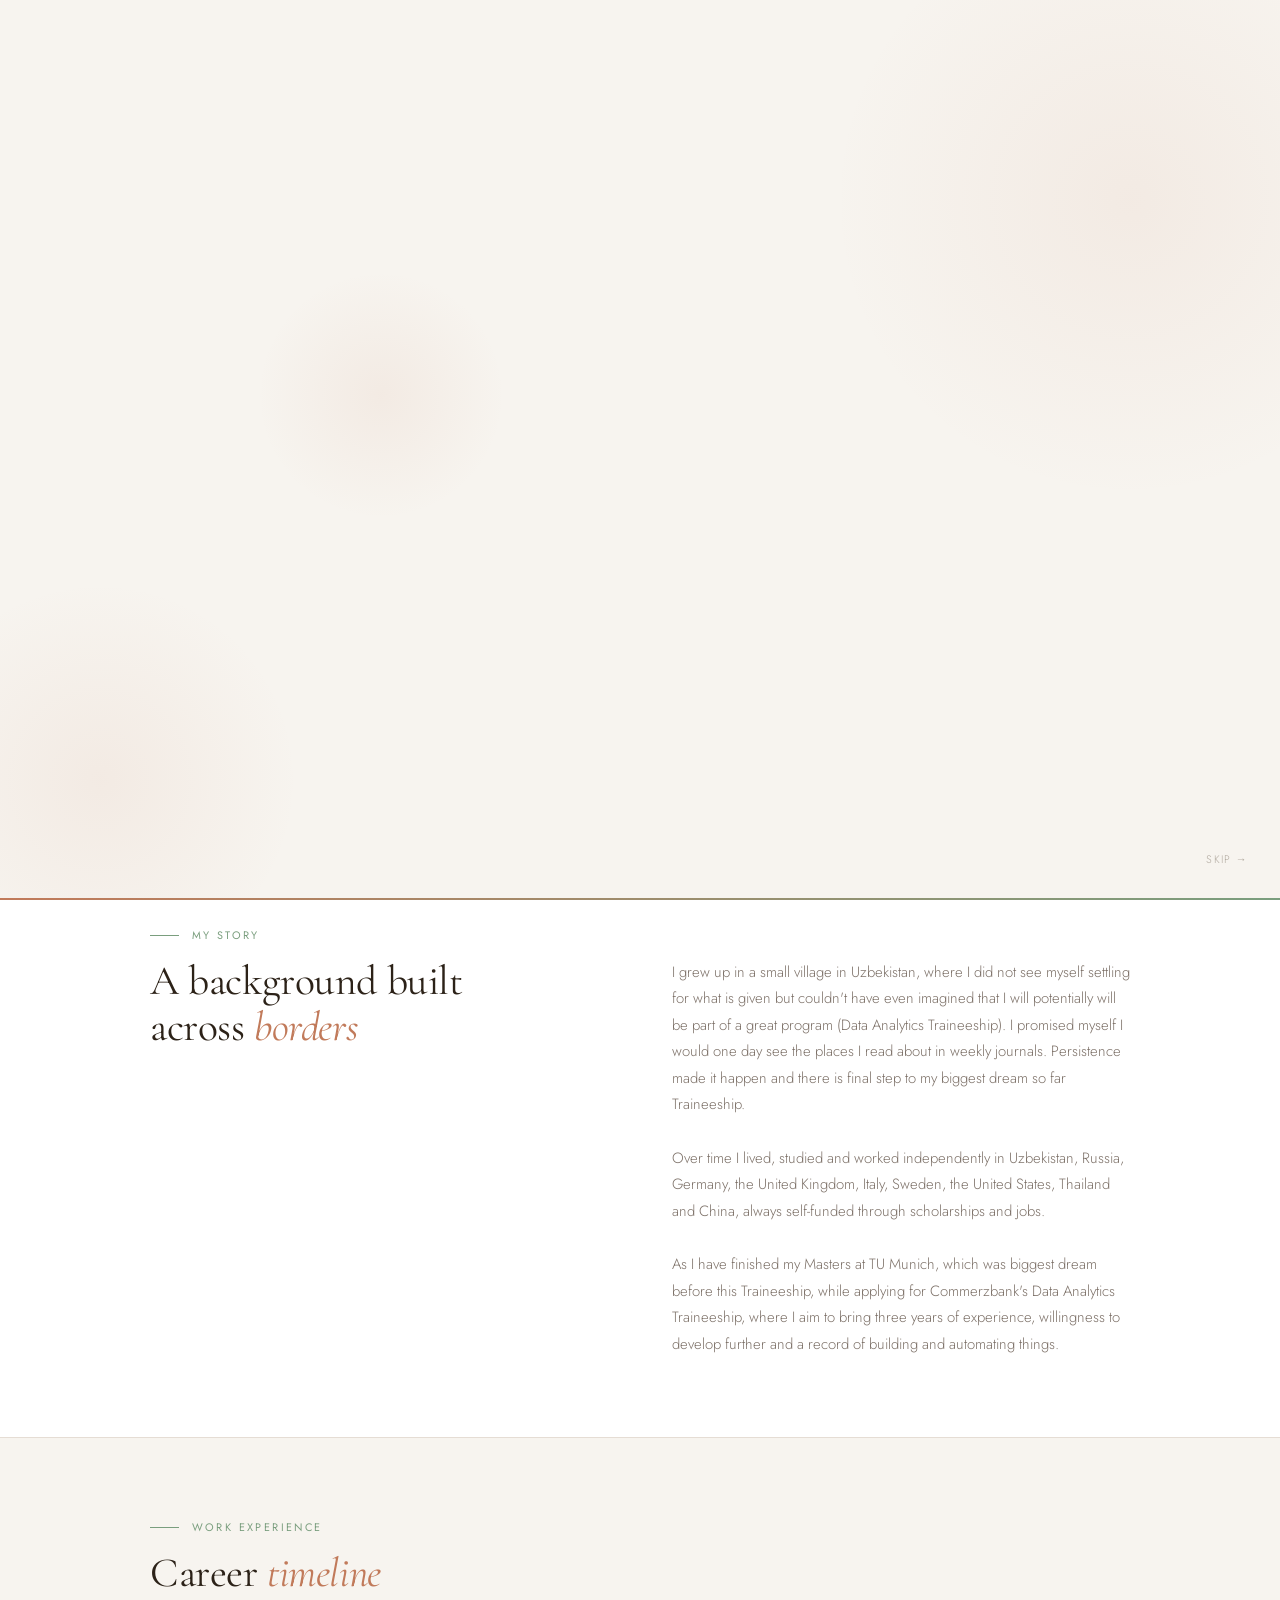
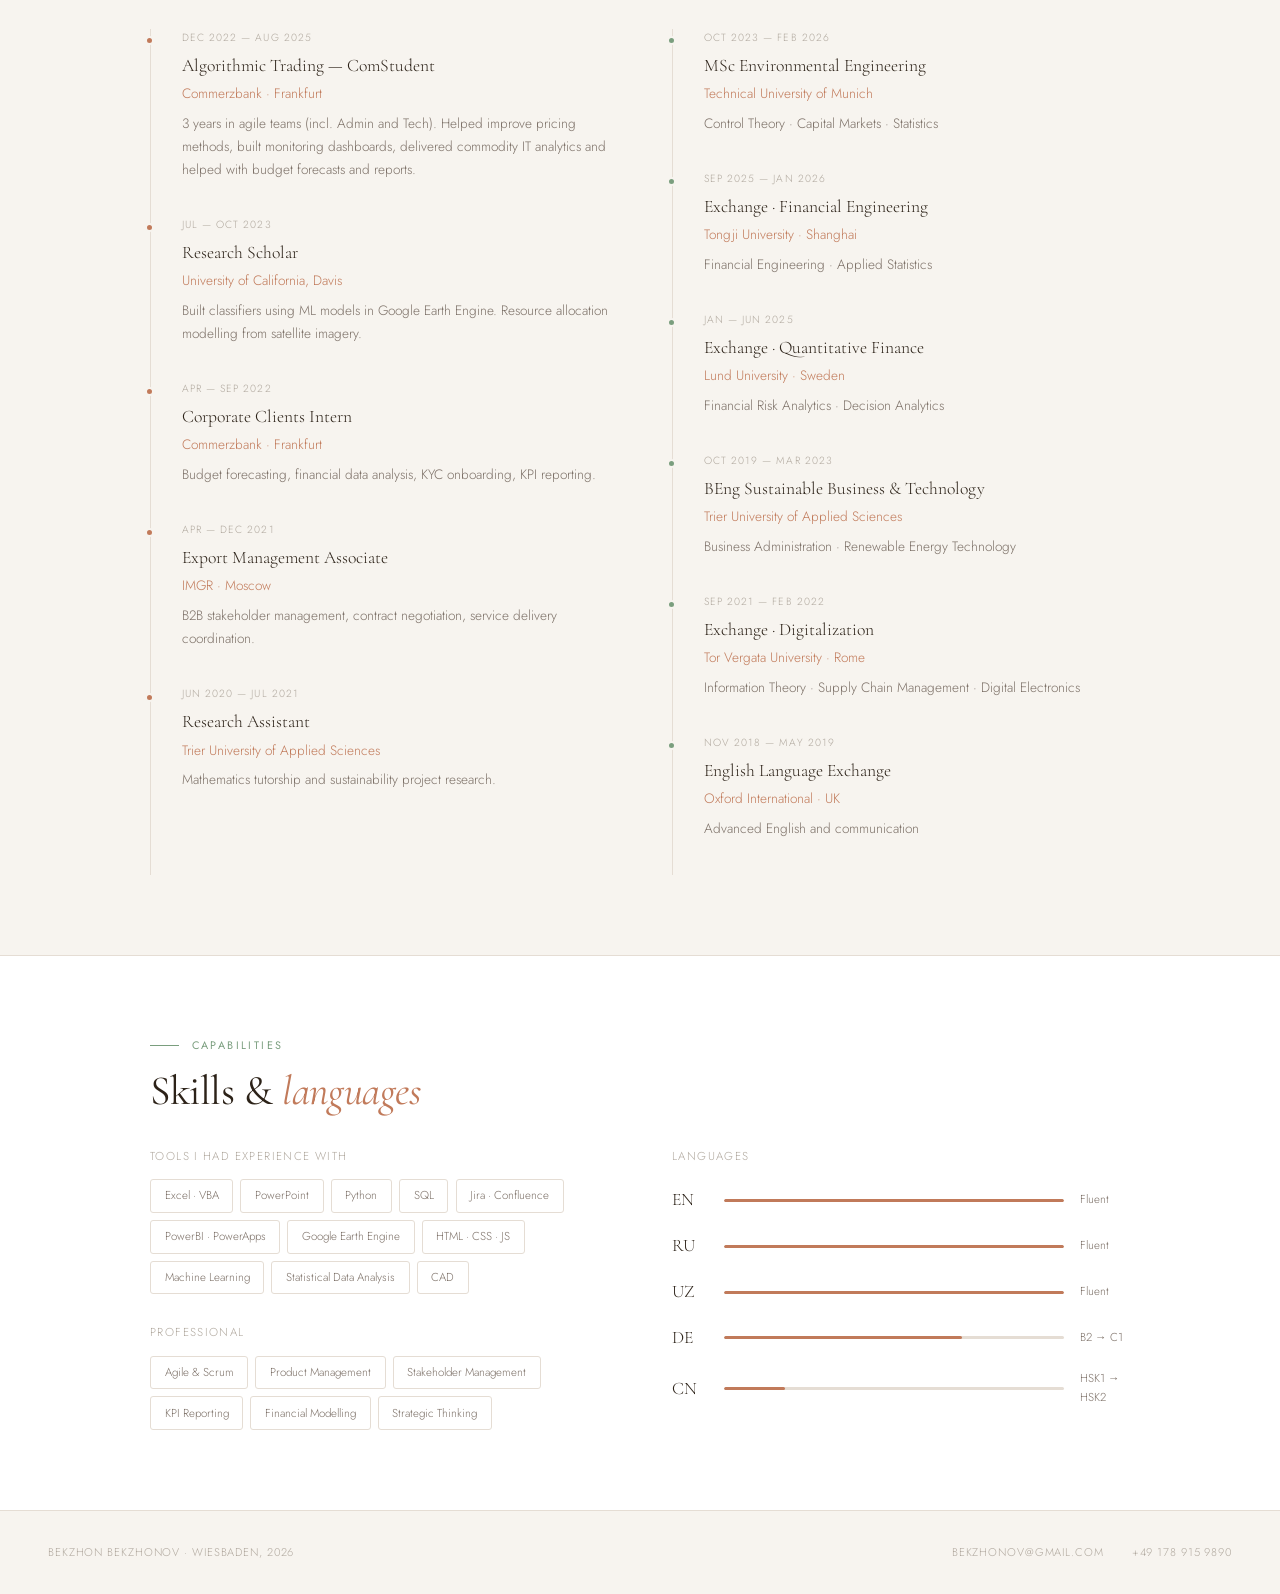
==== commit 86c594a8: "Update description fields in index.html" ====
--- a/index.html
+++ b/index.html
@@ -327,7 +327,7 @@
             <div class="tl-date">Oct 2023 — Feb 2026</div>
             <div class="tl-role">MSc Environmental Engineering</div>
             <div class="tl-org">Technical University of Munich</div>
-            <div class="tl-desc">Control Theory · Capital Markets · Project Management</div>
+            <div class="tl-desc">Control Theory · Capital Markets · Statistics</div>
           </div>
           <div class="tl-item">
             <div class="tl-dot" style="background: var(--sage);"></div>
@@ -341,7 +341,7 @@
             <div class="tl-date">Jan — Jun 2025</div>
             <div class="tl-role">Exchange · Quantitative Finance</div>
             <div class="tl-org">Lund University · Sweden</div>
-            <div class="tl-desc">Financial Risk Management · Decision Analytics</div>
+            <div class="tl-desc">Financial Risk Analytics · Decision Analytics</div>
           </div>
           <div class="tl-item">
             <div class="tl-dot" style="background: var(--sage);"></div>
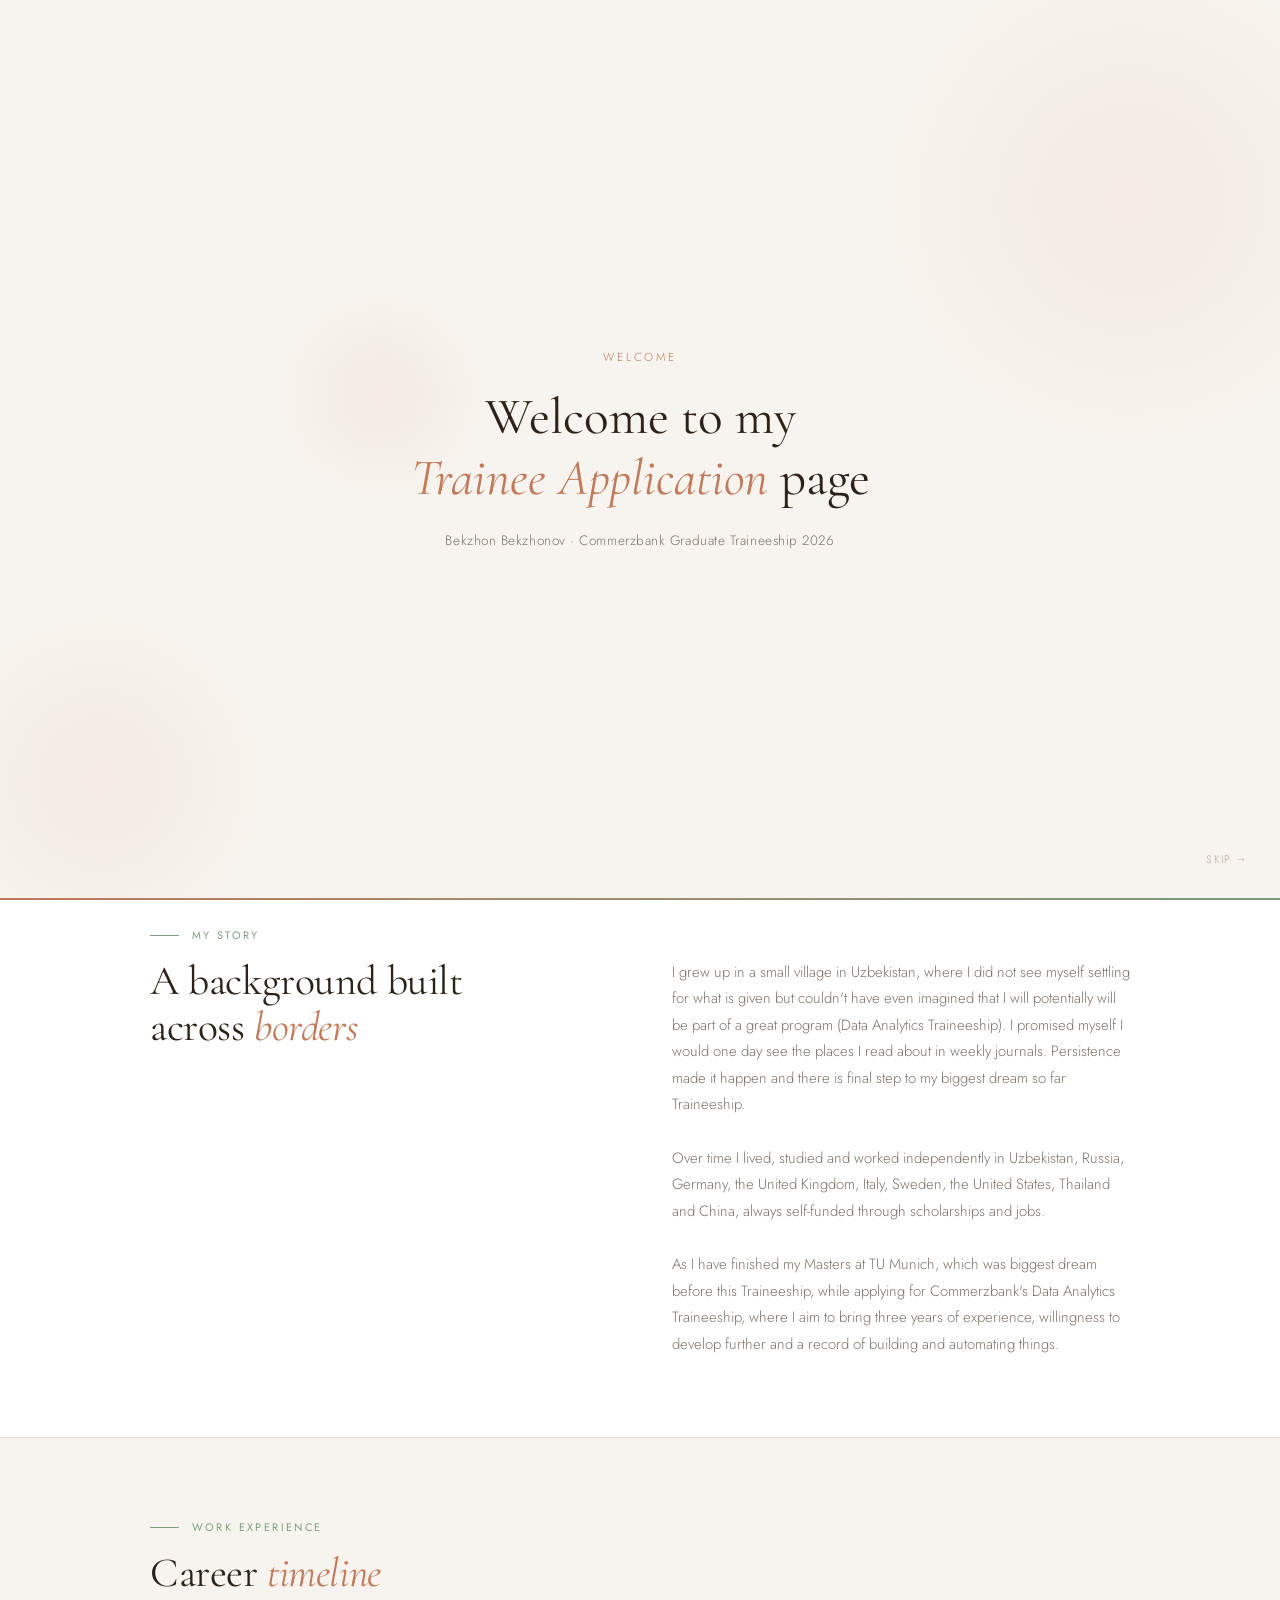
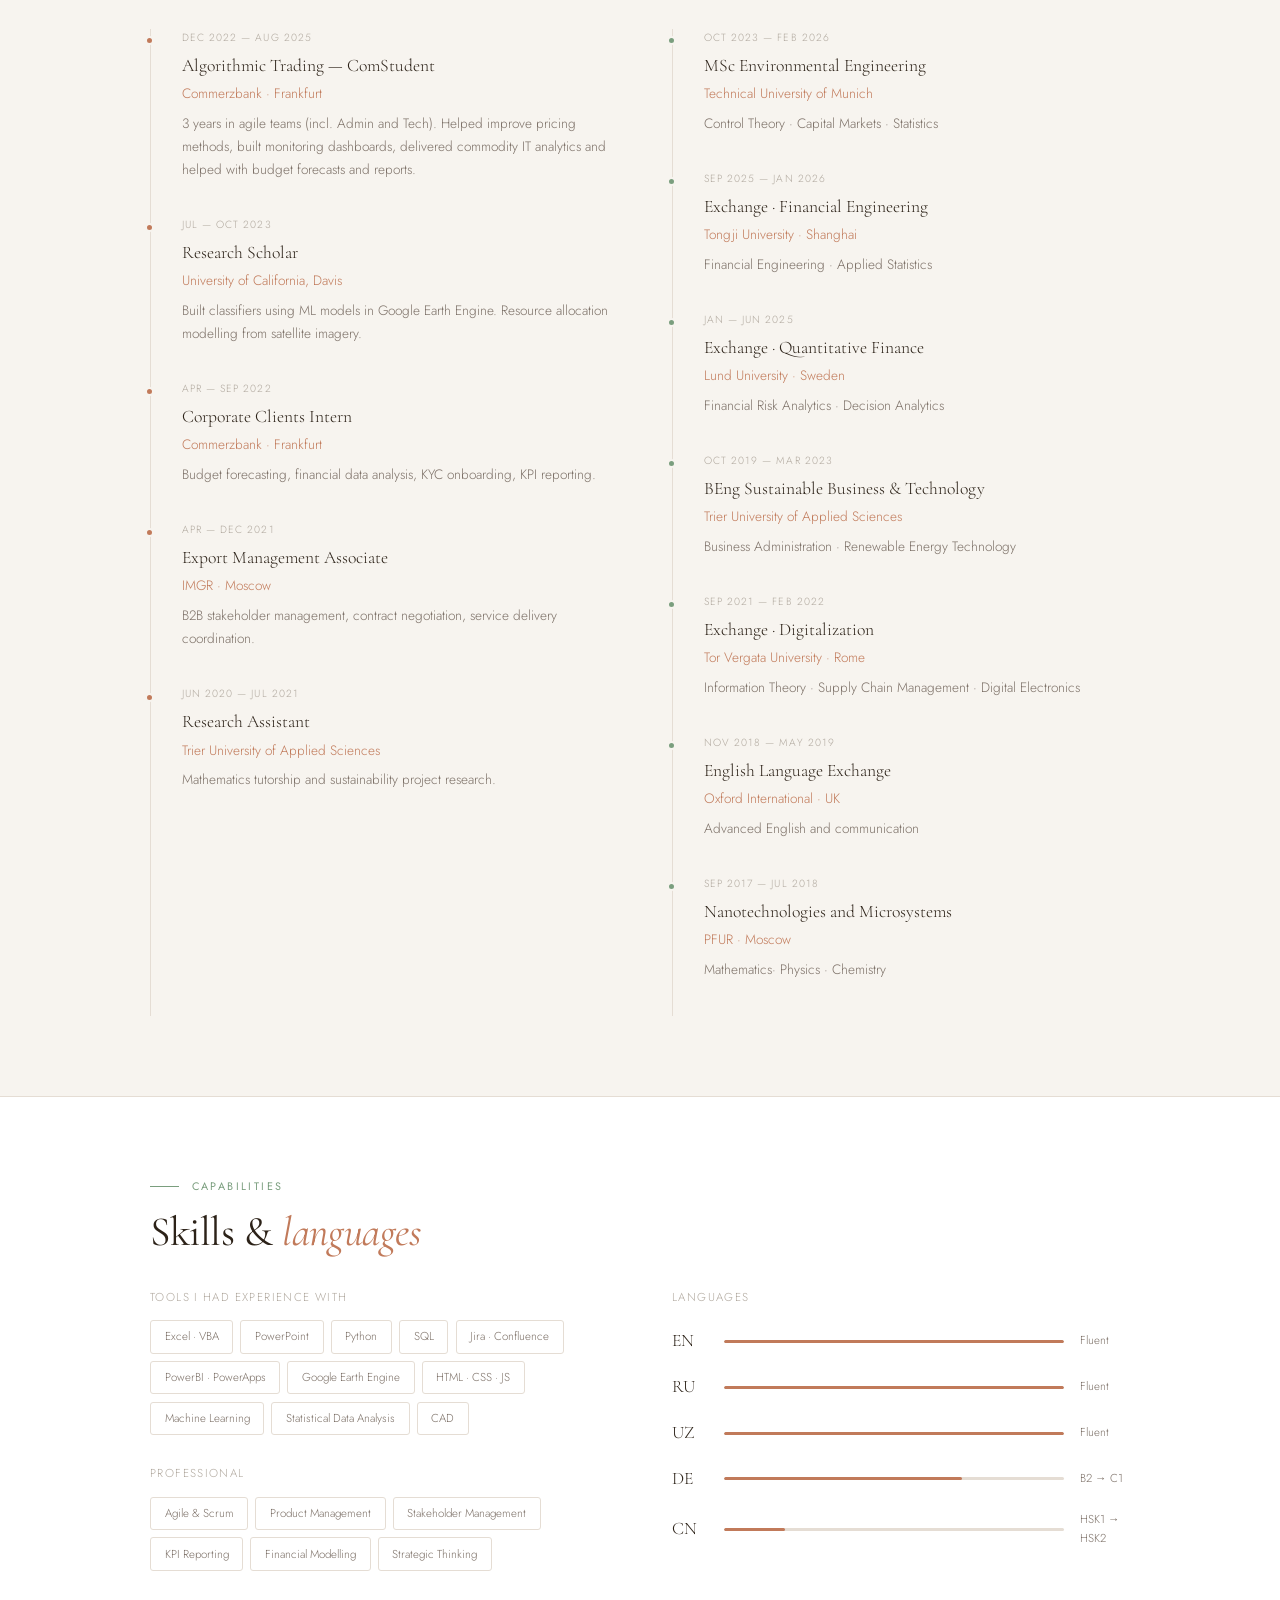
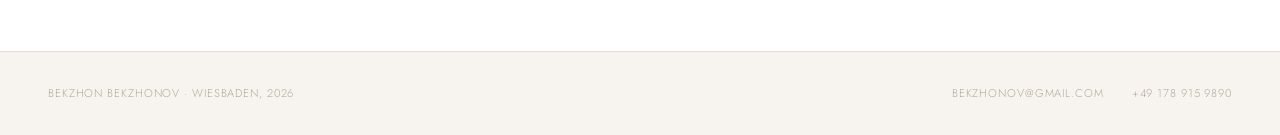
==== commit 47b4490d: "Update index.html" ====
--- a/index.html
+++ b/index.html
@@ -364,6 +364,13 @@
             <div class="tl-org">Oxford International · UK</div>
             <div class="tl-desc">Advanced English and communication</div>
           </div>
+          <div class="tl-item">
+            <div class="tl-dot" style="background: var(--sage);"></div>
+            <div class="tl-date">Sep 2017 — Jul 2018</div>
+            <div class="tl-role">Nanotechnologies and Microsystems</div>
+            <div class="tl-org">PFUR · Moscow</div>
+            <div class="tl-desc">Mathematics· Physics · Chemistry</div>
+          </div>
         </div>
 
       </div>
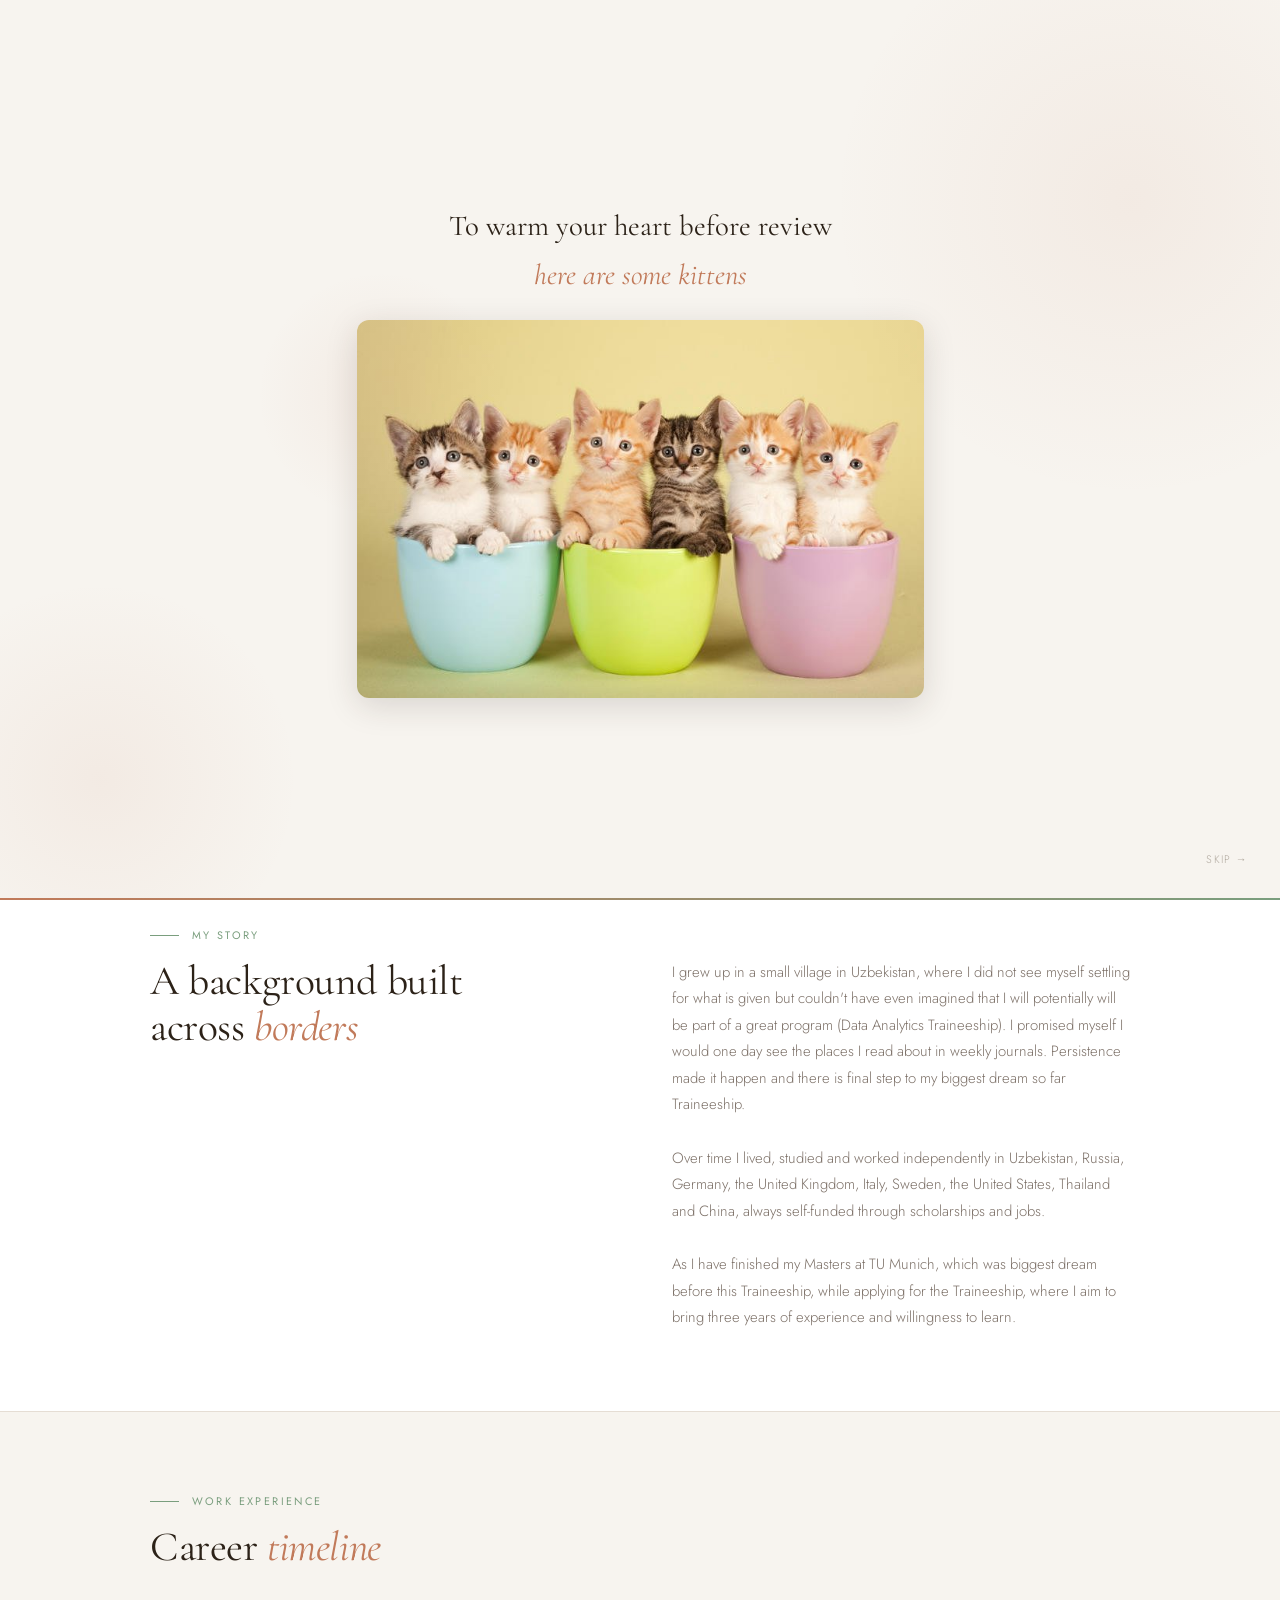
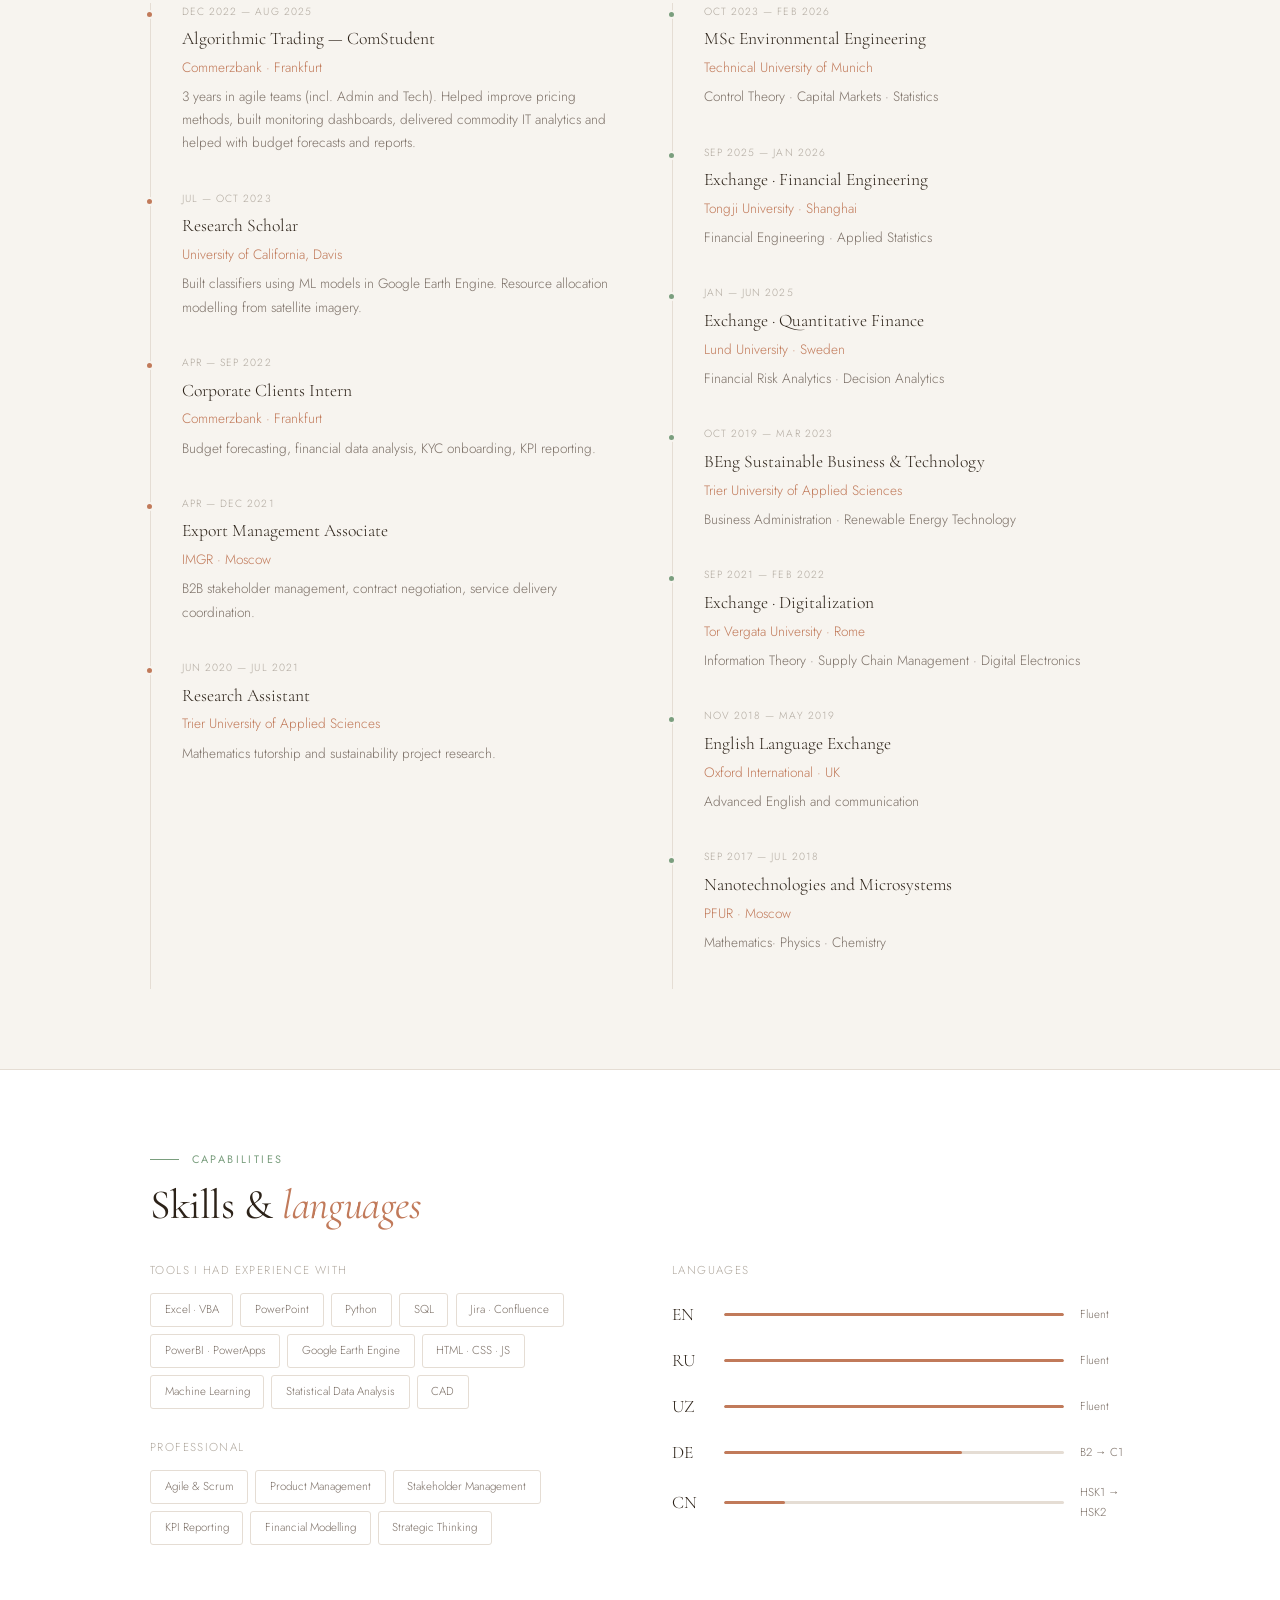
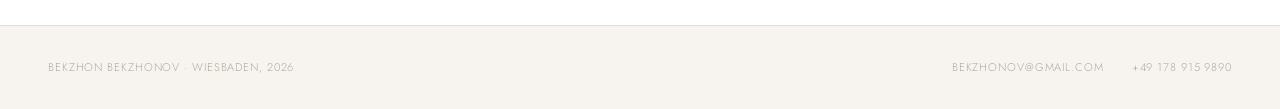
==== commit 74a7eca5: "Update index.html" ====
--- a/index.html
+++ b/index.html
@@ -21,7 +21,7 @@
   <div id="sp-stage1" style="display:flex;flex-direction:column;align-items:center;text-align:center;padding:2rem;opacity:0;transition:opacity 0.7s ease;">
     <div style="font-family:'Jost',sans-serif;font-size:0.72rem;letter-spacing:0.25em;text-transform:uppercase;color:#C17A5A;margin-bottom:1.2rem;">Welcome</div>
     <div style="font-family:'Cormorant Garamond',serif;font-size:clamp(1.8rem,5vw,3.2rem);font-weight:400;color:#2C2218;line-height:1.2;max-width:600px;">Welcome to my<br><em style="color:#C17A5A;">Trainee Application</em> page</div>
-    <div style="font-family:'Jost',sans-serif;font-size:0.85rem;color:#7D7168;margin-top:1.2rem;letter-spacing:0.04em;">Bekzhon Bekzhonov · Commerzbank Graduate Traineeship 2026</div>
+    <div style="font-family:'Jost',sans-serif;font-size:0.85rem;color:#7D7168;margin-top:1.2rem;letter-spacing:0.04em;">Bekzhon Bekzhonov · Graduate Traineeship 2026</div>
   </div>
 
   <!-- STAGE 2: Kittens -->
@@ -239,7 +239,7 @@
             </div>
             <div class="stat">
               <div class="stat-number">3 yr</div>
-              <div class="stat-label">Commerzbank</div>
+              <div class="stat-label">IT & Capital Markets</div>
             </div>
           </div>
         </div>
@@ -266,7 +266,7 @@
           </p>
           <br>
           <p class="body-text reveal">
-            As I have finished my Masters at TU Munich, which was biggest dream before this Traineeship, while applying for Commerzbank's Data Analytics Traineeship, where I aim to bring three years of experience, willingness to develop further and a record of building and automating things.
+            As I have finished my Masters at TU Munich, which was biggest dream before this Traineeship, while applying for the Traineeship, where I aim to bring three years of experience and willingness to learn.
           </p>
         </div>
       </div>
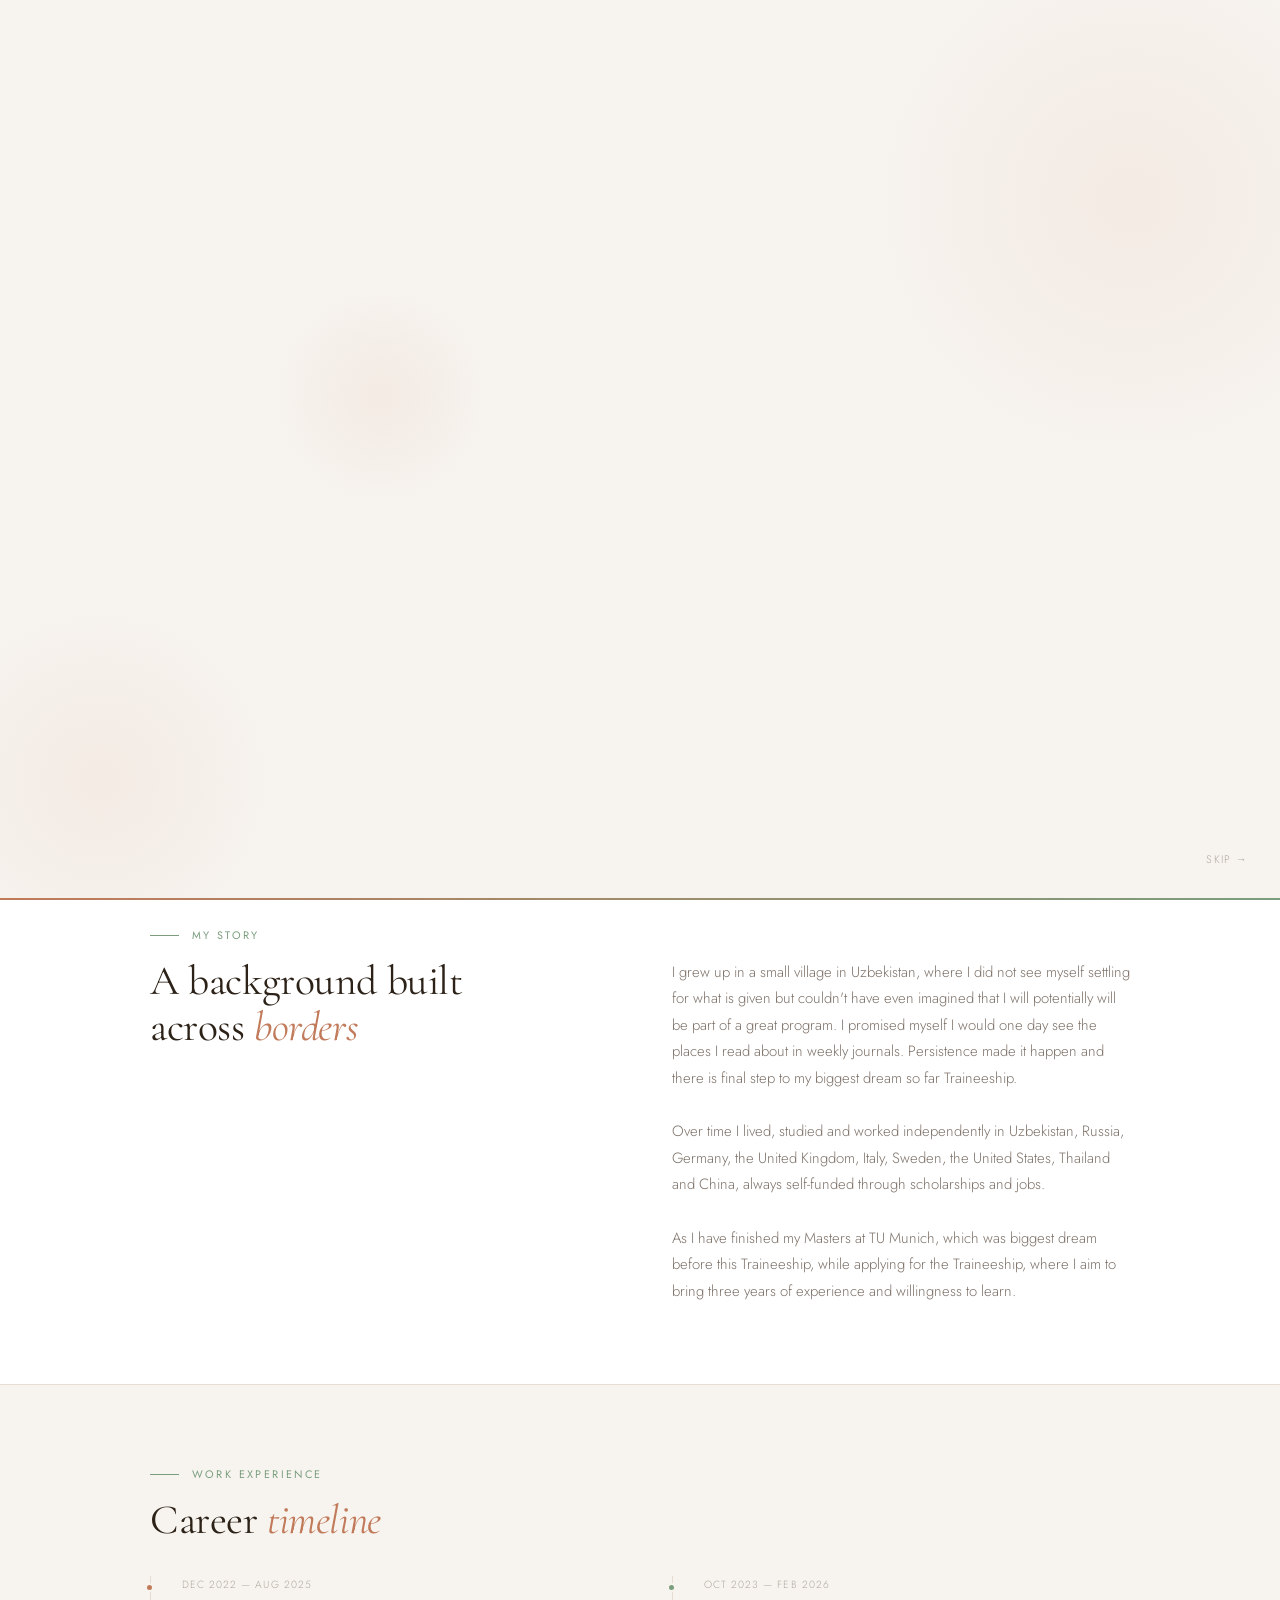
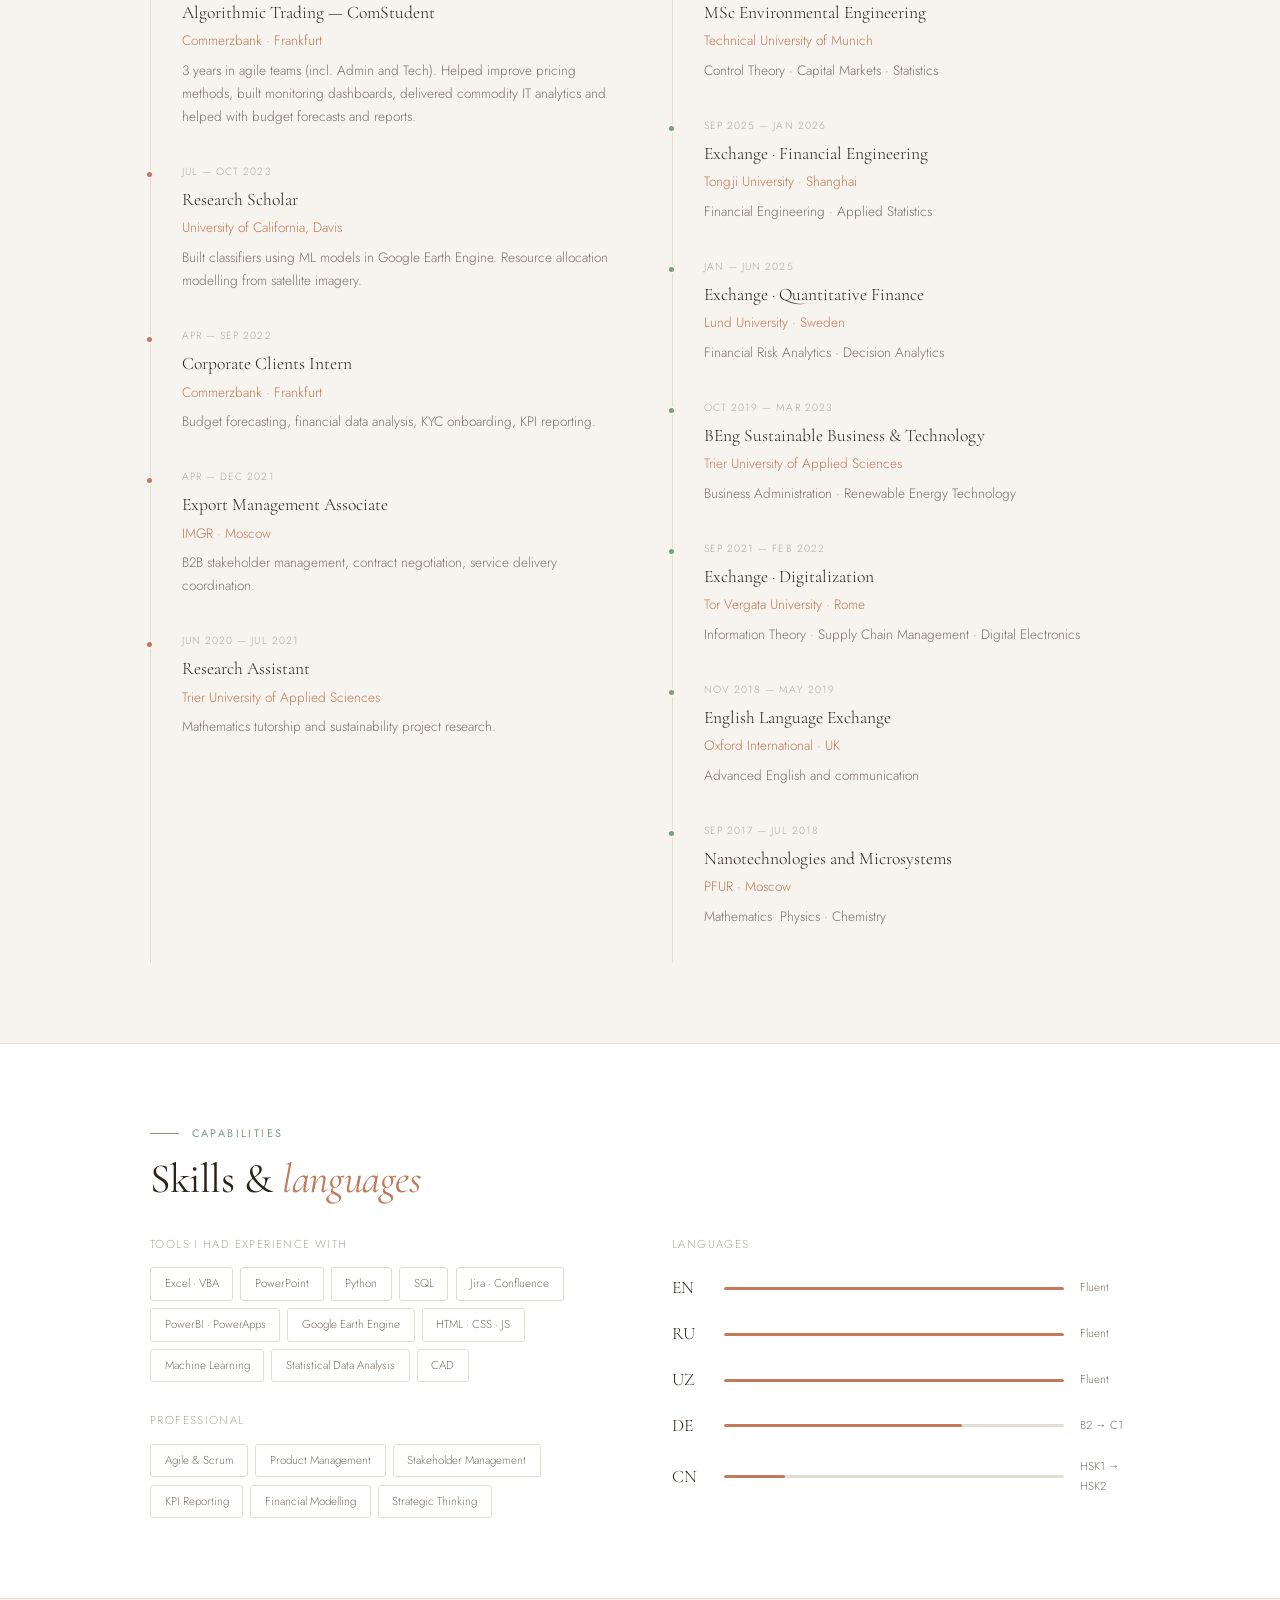
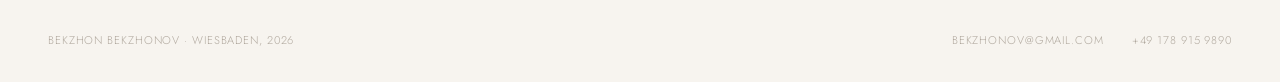
==== commit f9086b14: "Update index.html" ====
--- a/index.html
+++ b/index.html
@@ -204,9 +204,9 @@
         <!-- Left: text -->
         <div>
           <div class="eyebrow">Wiesbaden, Germany · Open to opportunities</div>
-          <h1>Problem solver, curious learner<br>&<br><em>Data enthusiast</em></h1>
+          <h1>Problem solver, curious learner<br>&<br><em>IT enthusiast</em></h1>
           <p class="lead" style="margin-bottom: 2rem;">
-            I'm a data enthusiast. And since it is my last chance to be part of it and my stomach cannot take more burned papers with with my Traineeship dream written on it 😁, I would love to leave a good impression and become part of your team so I can start calling it our team. 
+            I'm an IT enthusiast. And since it is my last chance to be part of it and my stomach cannot take more burned papers with with my Traineeship dream written on it 😁, I would love to leave a good impression and become part of your team so I can start calling it our team. 
           </p>
           <!-- <div style="display: flex; gap: 1rem; flex-wrap: wrap;">
             <a href="projects.html" class="btn btn-fill">View Projects</a>
@@ -258,7 +258,7 @@
         </div>
         <div>
           <p class="body-text reveal">
-            I grew up in a small village in Uzbekistan, where I did not see myself settling for what is given but couldn't have even imagined that I will potentially will be part of a great program (Data Analytics Traineeship). I promised myself I would one day see the places I read about in weekly journals. Persistence made it happen and there is final step to my biggest dream so far Traineeship.
+            I grew up in a small village in Uzbekistan, where I did not see myself settling for what is given but couldn't have even imagined that I will potentially will be part of a great program. I promised myself I would one day see the places I read about in weekly journals. Persistence made it happen and there is final step to my biggest dream so far Traineeship.
           </p>
           <br>
           <p class="body-text reveal">
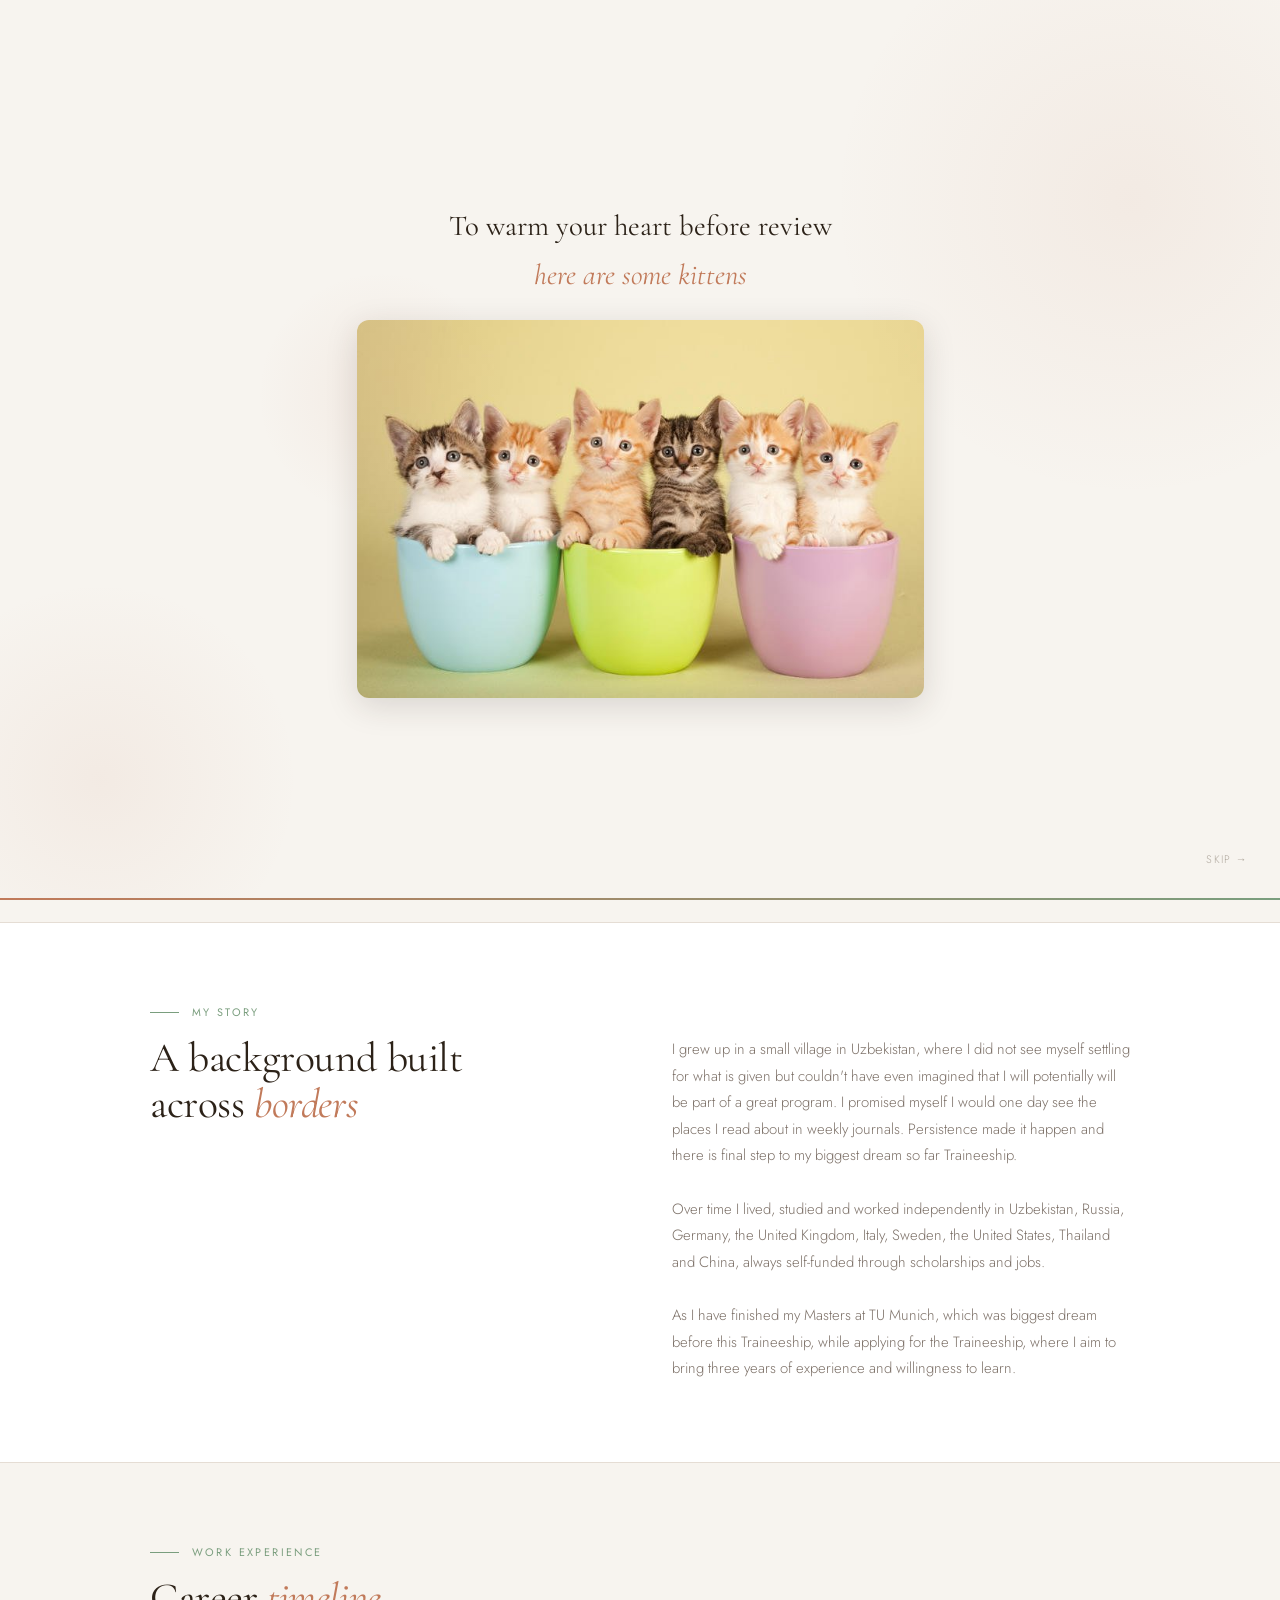
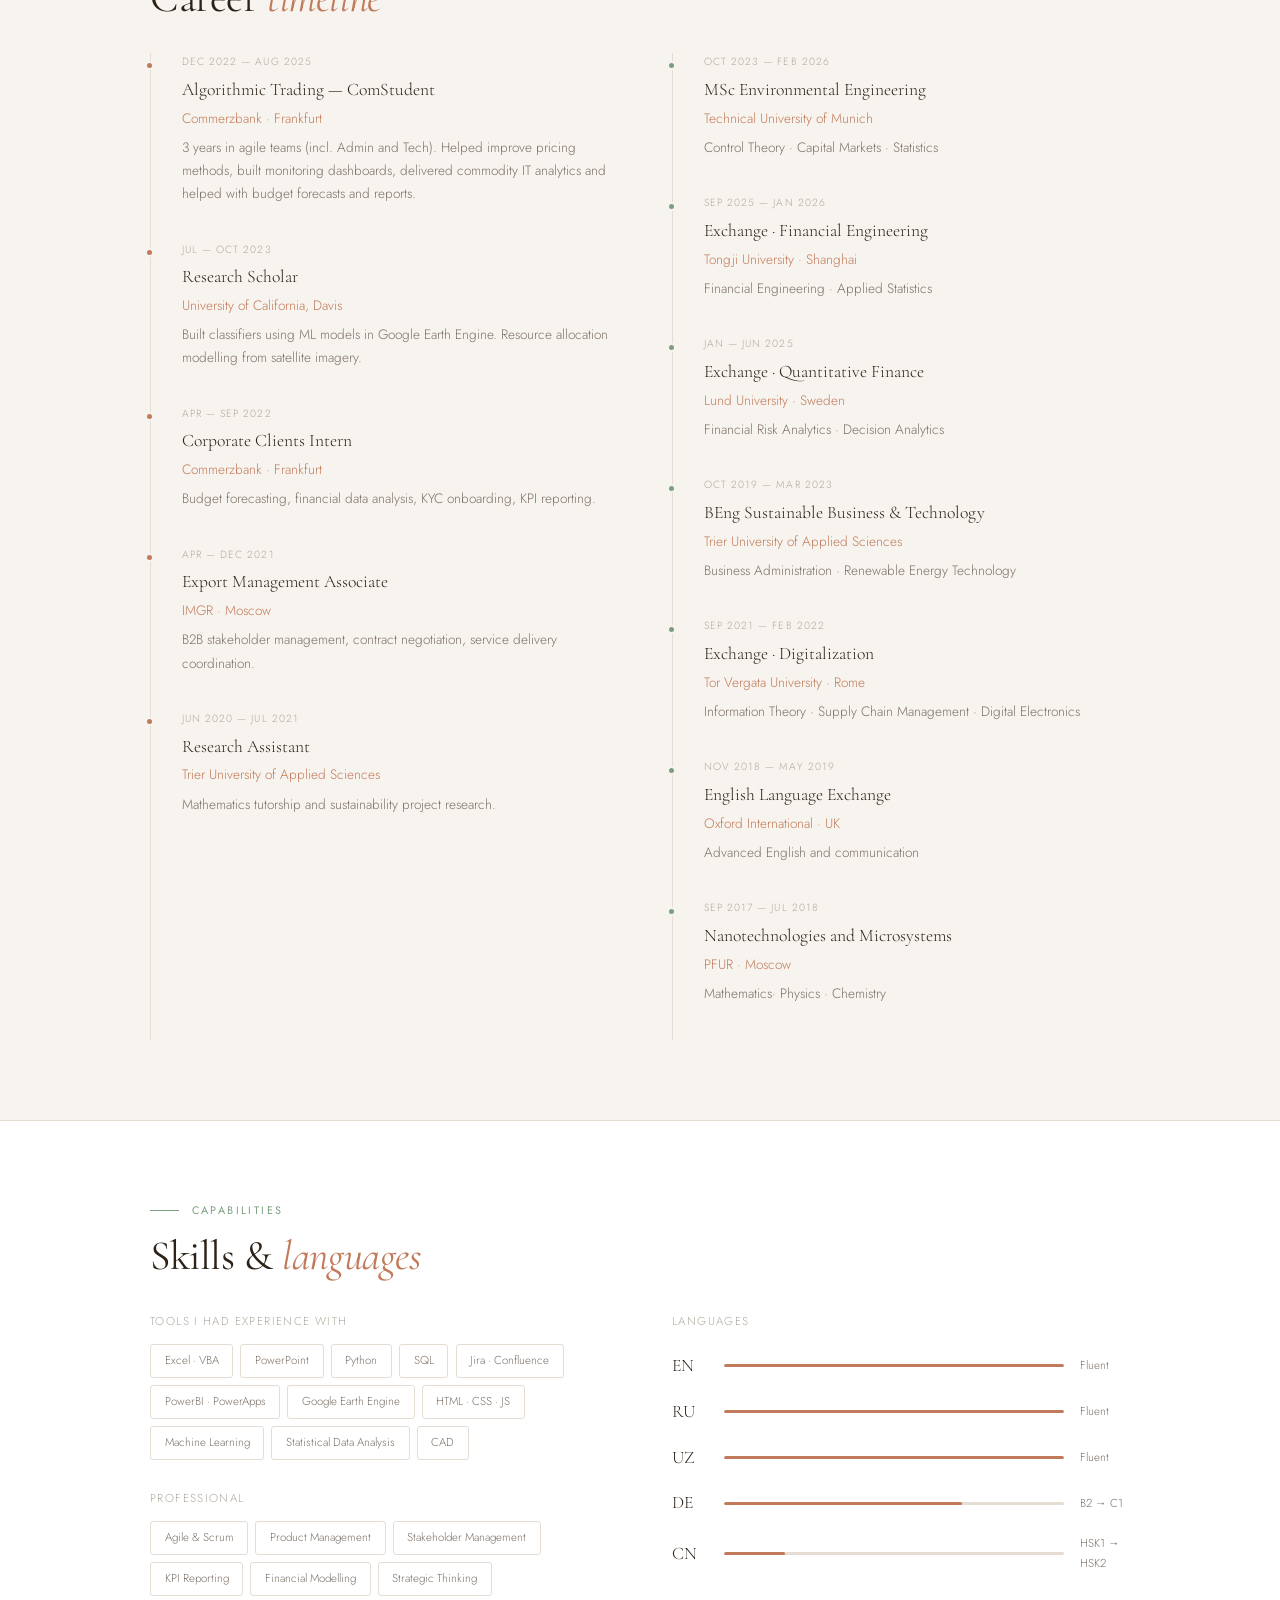
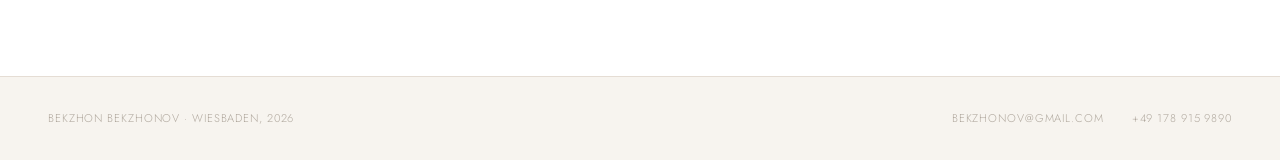
==== commit 9ba983fe: "Update 'IT enthusiast' to 'Technology enthusiast'" ====
--- a/index.html
+++ b/index.html
@@ -204,9 +204,9 @@
         <!-- Left: text -->
         <div>
           <div class="eyebrow">Wiesbaden, Germany · Open to opportunities</div>
-          <h1>Problem solver, curious learner<br>&<br><em>IT enthusiast</em></h1>
+          <h1>Problem solver, curious learner<br>&<br><em>Technology enthusiast</em></h1>
           <p class="lead" style="margin-bottom: 2rem;">
-            I'm an IT enthusiast. And since it is my last chance to be part of it and my stomach cannot take more burned papers with with my Traineeship dream written on it 😁, I would love to leave a good impression and become part of your team so I can start calling it our team. 
+            I'm an Technology enthusiast. And since it is my last chance to be part of it and my stomach cannot take more burned papers with with my Traineeship dream written on it 😁, I would love to leave a good impression and become part of your team so I can start calling it our team. 
           </p>
           <!-- <div style="display: flex; gap: 1rem; flex-wrap: wrap;">
             <a href="projects.html" class="btn btn-fill">View Projects</a>
@@ -239,7 +239,7 @@
             </div>
             <div class="stat">
               <div class="stat-number">3 yr</div>
-              <div class="stat-label">IT & Capital Markets</div>
+              <div class="stat-label">Technology & Markets</div>
             </div>
           </div>
         </div>
